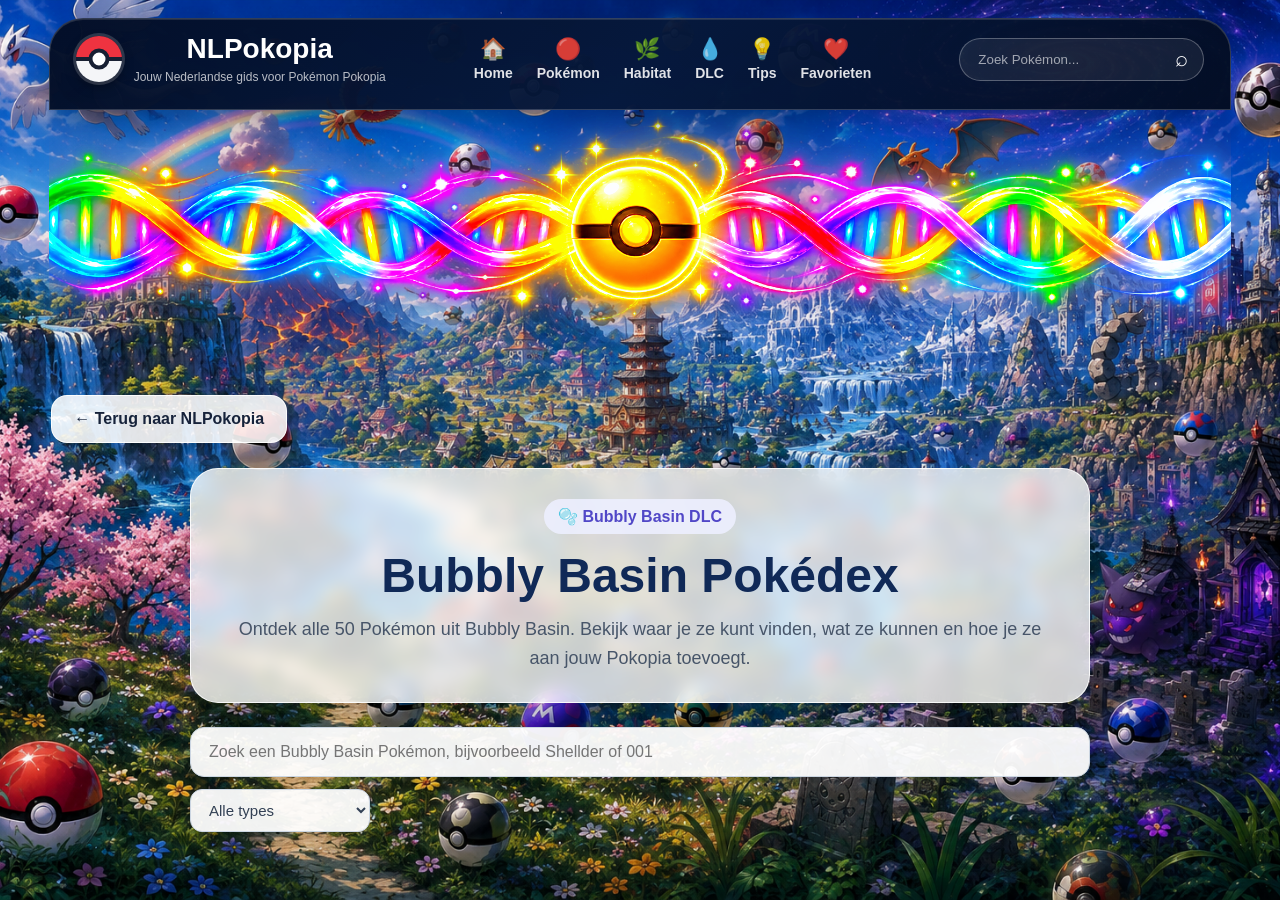
==== bubbly-basin.html @ 62bc4473 "Create bubbly-basin.html" ====
<!DOCTYPE html>
<html lang="nl">

<head>
    <meta charset="UTF-8">

    <meta
        name="viewport"
        content="width=device-width, initial-scale=1.0"
    >

    <title>Bubbly Basin DLC | NLPokopia</title>

    <link rel="stylesheet" href="styles.css?v=9">
</head>

<body>

    <header class="main-header">

        <nav class="main-nav">

            <a href="index.html" class="nav-brand">
                <span class="brand-ball"></span>

                <span class="brand-text">
                    <strong>NLPokopia</strong>
                    <small>Jouw Nederlandse gids voor Pokémon Pokopia</small>
                </span>
            </a>

            <div class="nav-links">

                <a href="index.html">
                    <span>🏠</span>
                    Home
                </a>

                <a href="hoofdpokedex.html">
                    <span>🔴</span>
                    Pokémon
                </a>

                <a href="habitats.html">
                    <span>🌿</span>
                    Habitat
                </a>

                <a href="bubbly-basin.html">
                    <span>💧</span>
                    DLC
                </a>

                <a href="tips.html">
                    <span>💡</span>
                    Tips
                </a>

                <a href="index.html#favorieten">
                    <span>❤️</span>
                    Favorieten
                </a>

            </div>

            <div class="nav-search">
                <input
                    type="search"
                    placeholder="Zoek Pokémon..."
                    aria-label="Zoek Pokémon"
                >
                <span>⌕</span>
            </div>

        </nav>

        <div class="type-dna-bar">
            <img
                src="type-dna.png"
                alt=""
                class="type-dna-image"
                aria-hidden="true"
            >
        </div>

    </header>


    <main class="pokedex-page">

        <a
            href="index.html"
            class="back-button"
        >
            ← Terug naar NLPokopia
        </a>


        <section class="pokedex-intro">

            <span class="pokedex-kicker">
                🫧 Bubbly Basin DLC
            </span>

            <h1>
                Bubbly Basin Pokédex
            </h1>

            <p>
                Ontdek alle 50 Pokémon uit Bubbly Basin.
                Bekijk waar je ze kunt vinden, wat ze kunnen
                en hoe je ze aan jouw Pokopia toevoegt.
            </p>

        </section>


        <section class="search-bar">

            <input
                type="text"
                id="searchInput"
                placeholder="Zoek een Bubbly Basin Pokémon, bijvoorbeeld Shellder of 001"
            >

        </section>


        <section class="filters">

            <select id="typeFilter">

                <option value="all">
                    Alle types
                </option>

            </select>

        </section>


        <section id="app">

            <!-- Bubbly Basin Pokémon worden hier geladen -->

        </section>

    </main>


    <script src="pokemon-kanto.js"></script>
    <script src="pokemon-extra.js"></script>
    <script src="pokemon-dlc.js"></script>
    <script src="pokemon-data.js"></script>

    <script src="bubbly-basin.js?v=1"></script>

</body>

</html>
---- styles.css ----
/* =========================================================
   NLPokopia - COMPLETE STYLES.CSS
   Hoofdpagina + Pokémon-detailpagina + Pokéball-achtergrond
   ========================================================= */


/* =========================
   BASIS
   ========================= */

* {
    box-sizing: border-box;
}

html {
    scroll-behavior: smooth;
}

body {
    margin: 0;
    min-height: 100vh;
    font-family: Arial, Helvetica, sans-serif;
    color: #1f2937;

    background:
        linear-gradient(
            180deg,
            #eaf4ff 0%,
            #f8fbff 34%,
            #eef7f2 68%,
            #fff8ec 100%
        );

    overflow-x: hidden;
}


/* =========================
   DECORATIEVE BALLEN ACHTERGROND
   ========================= */

.ball-background {
    position: fixed;
    inset: 0;
    width: 100%;
    height: 100%;
    pointer-events: none;
    overflow: hidden;
    z-index: 0;
}

.decor-ball {
    position: absolute;
    width: 82px;
    height: 82px;
    border-radius: 50%;
    opacity: 0.25;
    border: 4px solid #111827;
    box-shadow: 0 4px 15px rgba(15, 23, 42, 0.12);
}

/* Middenlijn van iedere bal */
.decor-ball::before {
    content: "";
    position: absolute;
    left: -4px;
    right: -4px;
    top: 50%;
    height: 5px;
    transform: translateY(-50%);
    background: #111827;
}

/* Knop in het midden */
.decor-ball::after {
    content: "";
    position: absolute;
    width: 22px;
    height: 22px;
    left: 50%;
    top: 50%;
    transform: translate(-50%, -50%);
    border-radius: 50%;
    background: white;
    border: 4px solid #111827;
}

/* Poké Ball */
.ball-1 {
    background: linear-gradient(
        to bottom,
        #e53935 0 47%,
        #ffffff 47% 100%
    );
    left: 3%;
    top: 38%;
    transform: rotate(-180deg);
}

/* Great Ball */
.ball-2 {
    background: linear-gradient(
        to bottom,
        #2563eb 0 47%,
        #ffffff 47% 100%
    );
    right: 5%;
    top: 18%;
    transform: rotate(16deg) scale(0.82);
}

/* Heal Ball */
.ball-3 {
    background: linear-gradient(
        to bottom,
        #f472b6 0 47%,
        #ffffff 47% 100%
    );
    left: 18%;
    top: 62%;
    transform: rotate(25deg) scale(0.68);
}

/* Master Ball */
.ball-4 {
    background: linear-gradient(
        to bottom,
        #7c3aed 0 47%,
        #ffffff 47% 100%
    );
    right: 4%;
    top: 48%;
    transform: rotate(-25deg) scale(0.92);
}

/* Friend Ball */
.ball-5 {
    background: linear-gradient(
        to bottom,
        #22c55e 0 47%,
        #ffffff 47% 100%
    );
    left: 6%;
    top: 78%;
    transform: rotate(18deg) scale(0.74);
}

/* Dive Ball */
.ball-6 {
    background: linear-gradient(
        to bottom,
        #06b6d4 0 47%,
        #ffffff 47% 100%
    );
    right: 8%;
    top: 72%;
    transform: rotate(-12deg) scale(0.72);
}

/* Ultra Ball */
.ball-7 {
    background: linear-gradient(
        to bottom,
        #facc15 0 47%,
        #111827 47% 100%
    );
    left: 42%;
    top: 32%;
    transform: rotate(32deg) scale(0.58);
}

/* Luxury Ball */
.ball-8 {
    background: linear-gradient(
        to bottom,
        #111827 0 47%,
        #eab308 47% 100%
    );
    right: 28%;
    top: 57%;
    transform: rotate(-35deg) scale(0.65);
}

/* Net Ball */
.ball-9 {
    background: linear-gradient(
        to bottom,
        #38bdf8 0 47%,
        #ffffff 47% 100%
    );
    left: 32%;
    top: 88%;
    transform: rotate(14deg) scale(0.8);
}

/* Premier Ball */
.ball-10 {
    background: linear-gradient(
        to bottom,
        #ffffff 0 47%,
        #f8fafc 47% 100%
    );
    right: 38%;
    top: 82%;
    transform: rotate(-20deg) scale(0.62);
}

/* Hisui / oude stijl */
.ball-11 {
    background: linear-gradient(
        to bottom,
        #8b5a2b 0 47%,
        #d6b37a 47% 100%
    );
    left: 13%;
    top: 52%;
    transform: rotate(28deg) scale(0.62);
    border-color: #5b3a20;
}

/* Hisui / oude stijl */
.ball-12 {
    background: linear-gradient(
        to bottom,
        #64748b 0 47%,
        #cbd5e1 47% 100%
    );
    right: 10%;
    top: 90%;
    transform: rotate(-28deg) scale(0.67);
    border-color: #475569;
}

/* Zorg dat alle echte website-inhoud boven de ballen staat */
header,
.dlc-info,
.search-bar,
.filters,
#app {
    position: relative;
    z-index: 2;
}


/* =========================
   HEADER
   ========================= */

header {
    position: relative;
    z-index: 2;

    text-align: center;

    padding: 28px 20px 26px;

    background: rgba(255, 255, 255, 0.88);

    border-bottom:
        1px solid rgba(148, 163, 184, 0.35);

    box-shadow:
        0 4px 18px rgba(15, 23, 42, 0.06);

    backdrop-filter: blur(8px);
}

header h1 {
    margin: 0;

    font-size: clamp(32px, 5vw, 46px);

    font-weight: 800;

    letter-spacing: -1px;

    color: #111827;
}

header h1::before {
    content: "◉";
    color: #ef233c;
    margin-right: 10px;
}

header p {
    margin: 8px 0 0;

    color: #64748b;

    font-size: 16px;
}


/* =========================
   DLC INFO
   ========================= */

.dlc-info {
    position: relative;
    z-index: 1;

    width: min(1100px, 92%);

    margin: 28px auto 0;

    padding: 22px 24px;

    background:
        linear-gradient(
            135deg,
            rgba(224, 247, 250, 0.94),
            rgba(239, 246, 255, 0.94)
        );

    border: 1px solid #bae6fd;

    border-radius: 18px;

    box-shadow:
        0 8px 24px rgba(14, 116, 144, 0.08);
}

.dlc-info h2 {
    margin: 0 0 9px;

    font-size: 23px;

    color: #155e75;
}

.dlc-info p {
    margin: 7px 0;

    line-height: 1.6;

    color: #334155;
}


/* =========================
   ZOEKBALK
   ========================= */

.search-bar {
    position: relative;
    z-index: 2;

    width: min(1100px, 92%);

    margin: 24px auto 0;
}

.search-bar input {
    width: 100%;

    padding: 15px 18px;

    font-size: 16px;

    border: 1px solid #cbd5e1;

    border-radius: 14px;

    outline: none;

    background: rgba(255, 255, 255, 0.94);

    color: #1f2937;

    box-shadow:
        0 4px 14px rgba(15, 23, 42, 0.05);

    transition:
        border-color 0.2s ease,
        box-shadow 0.2s ease;
}

.search-bar input:focus {
    border-color: #3b82f6;

    box-shadow:
        0 0 0 3px rgba(59, 130, 246, 0.13);
}


/* =========================
   FILTERS
   ========================= */

.filters {
    position: relative;
    z-index: 2;

    width: min(1100px, 92%);

    margin: 14px auto 0;

    display: flex;

    gap: 12px;

    flex-wrap: wrap;
}

.filters select {
    min-width: 180px;

    padding: 11px 14px;

    border: 1px solid #cbd5e1;

    border-radius: 12px;

    background: rgba(255, 255, 255, 0.94);

    color: #334155;

    font-size: 15px;

    cursor: pointer;

    outline: none;
}

.filters select:focus {
    border-color: #3b82f6;
}


/* =========================
   POKÉMON OVERZICHT
   ========================= */

#app {
    position: relative;
    z-index: 1;

    width: min(1100px, 92%);

    margin: 28px auto 50px;

    display: grid;

    grid-template-columns:
        repeat(auto-fit, minmax(220px, 1fr));

    gap: 22px;
}


/* =========================
   POKÉMON KAART
   ========================= */

.pokemon-card {
    position: relative;

    min-width: 0;

    padding: 22px 18px 20px;

    text-align: center;

    background: rgba(255, 255, 255, 0.91);

    border:
        1px solid rgba(203, 213, 225, 0.75);

    border-radius: 20px;

    box-shadow:
        0 8px 22px rgba(15, 23, 42, 0.08);

    backdrop-filter: blur(7px);

    transition:
        transform 0.2s ease,
        box-shadow 0.2s ease;
}

.pokemon-card:hover {
    transform: translateY(-4px);

    box-shadow:
        0 14px 30px rgba(15, 23, 42, 0.13);
}

.pokemon-image {
    width: 170px !important;
    height: 170px !important;

    max-width: 100% !important;

    object-fit: contain;

    display: block;

    margin: 0 auto 12px;
}

.pokemon-card h2 {
    margin: 5px 0 10px;

    font-size: 21px;

    line-height: 1.25;
}

.pokemon-detail-link {
    color: #111827;

    text-decoration: none;
}

.pokemon-detail-link:hover {
    color: #2563eb;
}

.pokemon-card p {
    margin: 8px 0;

    line-height: 1.5;

    font-size: 14px;
}

.pokemon-card strong {
    color: #334155;
}


/* =========================
   KAART STATUS
   ========================= */

.pokemon-card p:nth-last-of-type(1) {
    margin-top: 10px;
}


/* =========================
   VIDEO LINKS
   ========================= */

.video-links {
    display: flex;

    flex-wrap: wrap;

    gap: 9px;

    margin-top: 18px;
}

.pokemon-card .video-links {
    justify-content: center;
}

.video-links h3 {
    width: 100%;

    margin: 0 0 5px;

    font-size: 16px;
}

.video-links a {
    display: inline-flex;

    align-items: center;

    justify-content: center;

    padding: 8px 11px;

    border-radius: 9px;

    text-decoration: none;

    font-size: 13px;

    font-weight: 700;

    color: #1e3a8a;

    background: #eff6ff;

    border: 1px solid #bfdbfe;

    transition:
        transform 0.15s ease,
        background 0.15s ease;
}

.video-links a:hover {
    transform: translateY(-2px);

    background: #dbeafe;
}


/* =========================================================
   POKÉMON DETAILPAGINA
   ========================================================= */

#pokemonDetail {
    position: relative;

    z-index: 1;

    width: min(1050px, 92%);

    margin: 30px auto 60px;
}

.pokemon-detail-page {
    width: 100%;
}


/* =========================
   TERUGKNOP
   ========================= */

.back-button {
    display: inline-flex;

    align-items: center;

    padding: 11px 16px;

    margin-bottom: 20px;

    background: rgba(255, 255, 255, 0.92);

    border: 1px solid #dbe3ec;

    border-radius: 12px;

    color: #334155;

    font-weight: 700;

    text-decoration: none;

    box-shadow:
        0 4px 12px rgba(15, 23, 42, 0.06);

    transition:
        transform 0.15s ease,
        box-shadow 0.15s ease;
}

.back-button:hover {
    transform: translateY(-2px);

    box-shadow:
        0 8px 18px rgba(15, 23, 42, 0.1);
}


/* =========================
   DETAIL HERO
   ========================= */

.pokemon-detail-hero {
    display: grid;

    grid-template-columns: 230px 1fr;

    gap: 32px;

    align-items: center;

    padding: 30px;

    margin-bottom: 22px;

    background:
        linear-gradient(
            135deg,
            rgba(255, 255, 255, 0.96),
            rgba(248, 250, 252, 0.92)
        );

    border: 1px solid #dbe3ec;

    border-radius: 24px;

    box-shadow:
        0 12px 30px rgba(15, 23, 42, 0.09);
}

.pokemon-detail-image {
    display: block;

    width: 220px !important;
    height: 220px !important;

    max-width: 100% !important;

    object-fit: contain;

    margin: auto;
}

.pokemon-detail-title {
    min-width: 0;
}

.pokemon-status {
    display: inline-block;

    margin: 0 0 10px;

    padding: 7px 11px;

    border-radius: 999px;

    background: #eef2ff;

    color: #4338ca;

    font-size: 13px;

    font-weight: 800;
}

.pokemon-detail-title h1 {
    margin: 0 0 10px;

    font-size: clamp(31px, 5vw, 46px);

    line-height: 1.1;

    color: #111827;
}

.pokemon-types {
    margin: 0;

    font-size: 17px;

    font-weight: 700;

    color: #475569;
}


/* =========================
   DETAIL BLOKKEN
   ========================= */

.detail-block {
    margin-top: 20px;

    padding: 25px 28px;

    background: rgba(255, 255, 255, 0.92);

    border: 1px solid #dbe3ec;

    border-radius: 20px;

    box-shadow:
        0 8px 22px rgba(15, 23, 42, 0.07);

    backdrop-filter: blur(7px);
}

.detail-block h2 {
    margin: 0 0 20px;

    font-size: 22px;

    color: #1f2937;
}


/* =========================
   DETAIL RIJEN
   ========================= */

.detail-row {
    display: grid;

    grid-template-columns: minmax(180px, 220px) 1fr;

    gap: 18px;

    padding: 12px 0;

    border-bottom: 1px solid #eef2f7;

    line-height: 1.55;
}

.detail-row:last-child {
    border-bottom: 0;
}

.detail-row strong {
    color: #334155;
}

.detail-row span {
    min-width: 0;

    color: #475569;

    overflow-wrap: anywhere;
}


/* =========================
   PERSOONLIJKE TIP
   ========================= */

.personal-tip {
    background:
        linear-gradient(
            135deg,
            rgba(255, 251, 235, 0.96),
            rgba(254, 249, 195, 0.91)
        );

    border-color: #fde68a;
}

.personal-tip h2 {
    color: #854d0e;
}

.personal-tip p {
    margin: 0;

    line-height: 1.7;

    color: #713f12;
}


/* =========================
   KLEINE NOTITIE
   ========================= */

.small-note {
    margin: 17px 0 0;

    padding: 13px 15px;

    background: #f8fafc;

    border-left: 4px solid #94a3b8;

    border-radius: 8px;

    color: #64748b;

    font-size: 14px;

    line-height: 1.6;
}


/* =========================
   LINKS ALGEMEEN
   ========================= */

a {
    transition:
        color 0.15s ease,
        background 0.15s ease;
}


/* =========================
   TABLET
   ========================= */

@media (max-width: 800px) {

    .pokemon-detail-hero {
        grid-template-columns: 180px 1fr;

        gap: 22px;

        padding: 24px;
    }

    .pokemon-detail-image {
        width: 175px !important;
        height: 175px !important;
    }

    .detail-row {
        grid-template-columns: 170px 1fr;
    }

}


/* =========================
   MOBIEL
   ========================= */

@media (max-width: 600px) {

    header {
        padding: 22px 16px;
    }

    header h1 {
        font-size: 32px;
    }

    .dlc-info {
        width: 94%;

        padding: 18px;
    }

    .search-bar {
        width: 94%;
    }

    .filters {
        width: 94%;
    }

    .filters select {
        flex: 1;

        min-width: 140px;
    }

    #app {
        width: 94%;

        grid-template-columns:
            repeat(2, minmax(0, 1fr));

        gap: 12px;

        margin-top: 20px;
    }

    .pokemon-card {
        padding: 15px 10px;

        border-radius: 16px;
    }

    .pokemon-image {
        width: 125px !important;
        height: 125px !important;
    }

    .pokemon-card h2 {
        font-size: 17px;
    }

    .pokemon-card p {
        font-size: 13px;
    }

    #pokemonDetail {
        width: 94%;

        margin-top: 22px;
    }

    .pokemon-detail-hero {
        display: block;

        padding: 22px 18px;

        text-align: center;
    }

    .pokemon-detail-image {
        width: 180px !important;
        height: 180px !important;

        margin-bottom: 16px;
    }

    .pokemon-detail-title h1 {
        font-size: 31px;
    }

    .detail-block {
        padding: 20px 17px;
    }

    .detail-block h2 {
        font-size: 20px;
    }

    .detail-row {
        display: block;

        padding: 12px 0;
    }

    .detail-row strong {
        display: block;

        margin-bottom: 5px;
    }

    .detail-row span {
        display: block;
    }

    .decor-ball {
        opacity: 0.07;
    }

}


/* =========================
   ZEER KLEINE SCHERMEN
   ========================= */

@media (max-width: 390px) {

    #app {
        grid-template-columns: 1fr;
    }

    .pokemon-image {
        width: 150px !important;
        height: 150px !important;
    }

}
/* Pokémon-familie */

.evolution-family {
    display: flex;
    align-items: center;
    justify-content: center;
    gap: 20px;
    flex-wrap: wrap;
    margin-top: 20px;
    margin-bottom: 20px;
}

.evolution-member {
    display: flex;
    flex-direction: column;
    align-items: center;
    gap: 8px;
    padding: 15px;
    border-radius: 16px;
}

.evolution-member img {
    width: 120px;
    height: 120px;
    object-fit: contain;
}

.evolution-member strong {
    font-size: 18px;
    text-align: center;
}

.evolution-arrow {
    font-size: 32px;
    font-weight: bold;
}

.evolution-member.current-pokemon {
    background: rgba(255, 255, 255, 0.7);
    box-shadow: 0 0 0 3px rgba(0, 0, 0, 0.08);
}

@media (max-width: 600px) {
    .evolution-family {
        gap: 10px;
    }

    .evolution-member img {
        width: 85px;
        height: 85px;
    }

    .evolution-arrow {
        font-size: 24px;
    }
}
/* Pokémon-familie */
.evolution-family {
    display: flex;
    align-items: center;
    justify-content: center;
    gap: 20px;
    flex-wrap: wrap;
    margin: 20px 0;
}

.evolution-member {
    display: flex;
    flex-direction: column;
    align-items: center;
    text-align: center;
    padding: 12px;
    border-radius: 16px;
}

.evolution-member img {
    width: 120px;
    height: 120px;
    object-fit: contain;
}

.evolution-member strong {
    margin-top: 8px;
    font-size: 16px;
}

.evolution-arrow {
    font-size: 32px;
    font-weight: bold;
}

.evolution-member.current-pokemon {
    background: rgba(255, 255, 255, 0.65);
    box-shadow: 0 0 0 2px rgba(0, 0, 0, 0.08);
}
/* Video/social media knoppen */
.video-links {
    display: flex;
    flex-wrap: wrap;
    gap: 12px;
    margin-top: 16px;
}

.video-button {
    display: inline-flex;
    align-items: center;
    gap: 8px;
    padding: 10px 14px;
    border-radius: 12px;
    text-decoration: none;
    font-weight: 700;
    background: white;
    border: 1px solid rgba(0, 0, 0, 0.12);
    color: #222;
    box-shadow: 0 3px 10px rgba(0, 0, 0, 0.08);
}

.video-icon {
    width: 28px;
    height: 28px;
    display: inline-flex;
    align-items: center;
    justify-content: center;
    border-radius: 50%;
    font-size: 17px;
    font-weight: bold;
}

/* YouTube */
.video-button.youtube .video-icon {
    background: #ff0000;
    color: white;
}

/* TikTok */
.video-button.tiktok .video-icon {
    background: #000000;
    color: white;
}

/* Instagram */
.video-button.instagram .video-icon {
    background: #e1306c;
    color: white;
}

/* Facebook */
.video-button.facebook .video-icon {
    background: #1877f2;
    color: white;
}

/* X */
.video-button.twitter .video-icon {
    background: #000000;
    color: white;
}

.video-button:hover {
    transform: translateY(-2px);
    box-shadow: 0 5px 14px rgba(0, 0, 0, 0.15);
}
/* Logo + tekst netjes naast elkaar */
.video-button {
    display: inline-flex;
    align-items: center;
    gap: 8px;
}

.video-icon {
    width: 28px;
    height: 28px;
    display: inline-flex;
    align-items: center;
    justify-content: center;
    background: transparent !important;
    flex-shrink: 0;
}

.video-icon svg {
    width: 28px;
    height: 28px;
    display: block;
}
/* =========================================
   NLPokopia - kleuren per Pokémon-type
   ========================================= */

.type-gras {
    --type-color: #78C850;
    --type-light: #E8F5DF;
    --type-dark: #4E8234;
}

.type-vuur {
    --type-color: #F08030;
    --type-light: #FDE8D8;
    --type-dark: #C65D18;
}

.type-water {
    --type-color: #6890F0;
    --type-light: #E1E9FC;
    --type-dark: #386CEB;
}

.type-elektrisch {
    --type-color: #F8D030;
    --type-light: #FFF6CC;
    --type-dark: #C6A500;
}

.type-psychisch {
    --type-color: #F85888;
    --type-light: #FDE0E9;
    --type-dark: #D82E63;
}

.type-ijs {
    --type-color: #98D8D8;
    --type-light: #E4F6F6;
    --type-dark: #5CB8B8;
}

.type-draak {
    --type-color: #7038F8;
    --type-light: #E7DCFE;
    --type-dark: #4C08EF;
}

.type-duister {
    --type-color: #705848;
    --type-light: #E5DEDA;
    --type-dark: #49392F;
}

.type-fee {
    --type-color: #EE99AC;
    --type-light: #FBE5EA;
    --type-dark: #D45A76;
}

.type-normaal {
    --type-color: #A8A878;
    --type-light: #EEEEDE;
    --type-dark: #79794E;
}

.type-vechten {
    --type-color: #C03028;
    --type-light: #F3D8D6;
    --type-dark: #8B211B;
}

.type-vliegend {
    --type-color: #A890F0;
    --type-light: #ECE6FC;
    --type-dark: #7762C7;
}

.type-gif {
    --type-color: #A040A0;
    --type-light: #ECD9EC;
    --type-dark: #702970;
}

.type-grond {
    --type-color: #E0C068;
    --type-light: #F7EFD8;
    --type-dark: #B39745;
}

.type-steen {
    --type-color: #B8A038;
    --type-light: #F0E9CA;
    --type-dark: #88751F;
}

.type-insect {
    --type-color: #A8B820;
    --type-light: #EDF1C8;
    --type-dark: #7A8715;
}

.type-spook {
    --type-color: #705898;
    --type-light: #E5DFEE;
    --type-dark: #493963;
}

.type-staal {
    --type-color: #B8B8D0;
    --type-light: #EEEEF4;
    --type-dark: #8585A3;
}


/* Bovenste Pokémon-blok krijgt automatisch typekleur */

.type-gras .pokemon-detail-hero,
.type-vuur .pokemon-detail-hero,
.type-water .pokemon-detail-hero,
.type-elektrisch .pokemon-detail-hero,
.type-psychisch .pokemon-detail-hero,
.type-ijs .pokemon-detail-hero,
.type-draak .pokemon-detail-hero,
.type-duister .pokemon-detail-hero,
.type-fee .pokemon-detail-hero,
.type-normaal .pokemon-detail-hero,
.type-vechten .pokemon-detail-hero,
.type-vliegend .pokemon-detail-hero,
.type-gif .pokemon-detail-hero,
.type-grond .pokemon-detail-hero,
.type-steen .pokemon-detail-hero,
.type-insect .pokemon-detail-hero,
.type-spook .pokemon-detail-hero,
.type-staal .pokemon-detail-hero {
    background:
        linear-gradient(
            135deg,
            var(--type-light) 0%,
            #ffffff 72%
        );

    border-left: 7px solid var(--type-color);
    border-bottom: 3px solid var(--type-color);
}


/* Titel krijgt subtiel dezelfde kleur */

.type-gras .pokemon-detail-title h1,
.type-vuur .pokemon-detail-title h1,
.type-water .pokemon-detail-title h1,
.type-elektrisch .pokemon-detail-title h1,
.type-psychisch .pokemon-detail-title h1,
.type-ijs .pokemon-detail-title h1,
.type-draak .pokemon-detail-title h1,
.type-duister .pokemon-detail-title h1,
.type-fee .pokemon-detail-title h1,
.type-normaal .pokemon-detail-title h1,
.type-vechten .pokemon-detail-title h1,
.type-vliegend .pokemon-detail-title h1,
.type-gif .pokemon-detail-title h1,
.type-grond .pokemon-detail-title h1,
.type-steen .pokemon-detail-title h1,
.type-insect .pokemon-detail-title h1,
.type-spook .pokemon-detail-title h1,
.type-staal .pokemon-detail-title h1 {
    color: var(--type-dark);
}
/* =========================================
   NLPokopia - Pokémon type-badges
   ========================================= */

.pokemon-types {
    display: flex;
    flex-wrap: wrap;
    gap: 8px;
    margin-top: 10px;
}

.type-badge {
    display: inline-flex;
    align-items: center;
    justify-content: center;
    padding: 7px 14px;
    border-radius: 999px;
    font-size: 0.9rem;
    font-weight: 700;
    line-height: 1;
    color: white;
    border: 2px solid rgba(255, 255, 255, 0.65);
    box-shadow: 0 2px 6px rgba(0, 0, 0, 0.18);
}

/* Normaal */
.type-badge-normaal {
    background: #A8A878;
}

/* Vuur */
.type-badge-vuur {
    background: #F08030;
}

/* Water */
.type-badge-water {
    background: #6890F0;
}

/* Elektrisch */
.type-badge-elektrisch {
    background: #F8D030;
    color: #332b00;
}

/* Gras */
.type-badge-gras {
    background: #78C850;
}

/* IJs */
.type-badge-ijs {
    background: #98D8D8;
    color: #163b3b;
}

/* Vechtend */
.type-badge-vechten {
    background: #C03028;
}

/* Gif */
.type-badge-gif {
    background: #A040A0;
}

/* Grond */
.type-badge-grond {
    background: #E0C068;
    color: #40330e;
}

/* Vliegend */
.type-badge-vliegend {
    background: #A890F0;
}

/* Psychisch */
.type-badge-psychisch {
    background: #F85888;
}

/* Insect */
.type-badge-insect {
    background: #A8B820;
}

/* Steen */
.type-badge-steen {
    background: #B8A038;
}

/* Spook */
.type-badge-spook {
    background: #705898;
}

.type-badge-geest {
    background: #705898;
}

/* Draak */
.type-badge-draak {
    background: #7038F8;
}

/* Duister */
.type-badge-duister {
    background: #705848;
}

/* Staal */
.type-badge-staal {
    background: #B8B8D0;
    color: #29293d;
}

/* Fee */
.type-badge-fee {
    background: #EE99AC;
}

/* ========================================
   POKEMON DETAIL HERO - NIEUWE OPMAAK
======================================== */

.pokemon-detail-hero {
    display: grid;
    grid-template-columns: 260px 1fr;
    align-items: center;
    gap: 35px;

    padding: 32px;
    margin-bottom: 25px;

    background: linear-gradient(
        135deg,
        var(--type-light),
        #ffffff
    );

    border: 2px solid var(--type-color);
    border-left: 8px solid var(--type-color);
    border-radius: 24px;

    box-shadow:
        0 10px 30px rgba(0, 0, 0, 0.08);
}

/* Grote Pokémon-afbeelding */

.pokemon-detail-hero img {
    width: 100%;
    max-width: 240px;
    height: 240px;
    object-fit: contain;

    padding: 15px;

    background: rgba(255, 255, 255, 0.55);
    border-radius: 22px;
}

/* Pokémon-nummer en naam */

.pokemon-detail-hero h1 {
    margin: 8px 0 14px;

    font-size: clamp(2rem, 4vw, 3.4rem);
    line-height: 1.05;

    color: var(--type-dark);
}

/* Mobiel / kleinere schermen */

@media (max-width: 700px) {

    .pokemon-detail-hero {
        grid-template-columns: 1fr;
        text-align: center;
        gap: 15px;
        padding: 22px;
    }

    .pokemon-detail-hero img {
        margin: 0 auto;
        max-width: 210px;
        height: 210px;
    }
}
/* =========================================================
   DETAILBLOKKEN - TYPE 1 + TYPE 2
   ========================================================= */

/* Alle informatieblokken iets sterker vormgeven */
.detail-block {
    position: relative;
    overflow: hidden;
    border-left: 6px solid var(--type-color);
}

/* Subtiele hoofdkleur bovenaan */
.detail-block::before {
    content: "";
    position: absolute;
    left: 0;
    top: 0;
    right: 0;
    height: 4px;
    background: var(--type-color);
}


/* =========================================
   TWEEDE TYPE VAN DE POKÉMON
   ========================================= */

.secondary-gras {
    --secondary-color: #78C850;
    --secondary-light: #E8F5DF;
    --secondary-dark: #4E8234;
}

.secondary-vuur {
    --secondary-color: #F08030;
    --secondary-light: #FDE8D8;
    --secondary-dark: #C65D18;
}

.secondary-water {
    --secondary-color: #6890F0;
    --secondary-light: #E1E9FC;
    --secondary-dark: #386CEB;
}

.secondary-elektrisch {
    --secondary-color: #F8D030;
    --secondary-light: #FFF6CC;
    --secondary-dark: #9A8100;
}

.secondary-psychisch {
    --secondary-color: #F85888;
    --secondary-light: #FDE0E9;
    --secondary-dark: #D82E63;
}

.secondary-ijs {
    --secondary-color: #98D8D8;
    --secondary-light: #E4F6F6;
    --secondary-dark: #458F8F;
}

.secondary-draak {
    --secondary-color: #7038F8;
    --secondary-light: #E7DCFE;
    --secondary-dark: #4C08EF;
}

.secondary-duister {
    --secondary-color: #705848;
    --secondary-light: #E5DEDA;
    --secondary-dark: #49392F;
}

.secondary-fee {
    --secondary-color: #EE99AC;
    --secondary-light: #FBE5EA;
    --secondary-dark: #B94B65;
}

.secondary-normaal {
    --secondary-color: #A8A878;
    --secondary-light: #EEEEDE;
    --secondary-dark: #79794E;
}

.secondary-vechten {
    --secondary-color: #C03028;
    --secondary-light: #F3D8D6;
    --secondary-dark: #8B211B;
}

.secondary-vliegend {
    --secondary-color: #A890F0;
    --secondary-light: #ECE6FC;
    --secondary-dark: #7762C7;
}

.secondary-gif {
    --secondary-color: #A040A0;
    --secondary-light: #F1E2F1;
    --secondary-dark: #702970;
}

.secondary-grond {
    --secondary-color: #E0C068;
    --secondary-light: #F7EFD8;
    --secondary-dark: #927A32;
}

.secondary-steen {
    --secondary-color: #B8A038;
    --secondary-light: #F0E9CA;
    --secondary-dark: #88751F;
}

.secondary-insect {
    --secondary-color: #A8B820;
    --secondary-light: #EDF1C8;
    --secondary-dark: #7A8715;
}

.secondary-spook,
.secondary-geest {
    --secondary-color: #705898;
    --secondary-light: #E5DFEE;
    --secondary-dark: #493963;
}

.secondary-staal {
    --secondary-color: #B8B8D0;
    --secondary-light: #EEEEF4;
    --secondary-dark: #686886;
}


/* Persoonlijke tip bewust geel houden */
.detail-block.personal-tip {
    background: linear-gradient(
        135deg,
        #fff7d6,
        #ffffff 78%
    );

    border-left-color: #f5b700;
}

.detail-block.personal-tip::before {
    background: #f5b700;
}
/* =========================================
   POKÉMON-FAMILIE - OPLOPENDE TYPEKLEUR
   ========================================= */

.evolution-member {
    min-width: 170px;
    padding: 18px 16px;
    border-radius: 18px;

    border: 2px solid var(--type-color);

    box-shadow:
        0 5px 14px rgba(0, 0, 0, 0.08);

    transition:
        transform 0.2s ease,
        box-shadow 0.2s ease;
}

/* Eerste Pokémon - licht */
.evolution-member:nth-of-type(1) {
    background: var(--type-light);
}

/* Tweede Pokémon - sterker */
.evolution-member:nth-of-type(2) {
    background:
        color-mix(
            in srgb,
            var(--type-light) 65%,
            var(--type-color) 35%
        );
}

/* Derde Pokémon - donkerder */
.evolution-member:nth-of-type(3) {
    background:
        color-mix(
            in srgb,
            var(--type-light) 30%,
            var(--type-color) 70%
        );
}

/* Pokémon-afbeeldingen */
.evolution-member img {
    width: 130px;
    height: 130px;
    object-fit: contain;
}

/* Namen */
.evolution-member strong {
    margin-top: 10px;
    font-size: 17px;
    color: var(--type-dark);
}

/* Pijltjes */
.evolution-arrow {
    font-size: 30px;
    font-weight: 900;
    color: var(--type-dark);
}

/* Pokémon die je NU bekijkt */
.evolution-member.current-pokemon {
    outline: 3px solid var(--type-dark);
    outline-offset: 3px;
}

/* Kleine hover */
.evolution-member:hover {
    transform: translateY(-4px);

    box-shadow:
        0 9px 20px rgba(0, 0, 0, 0.13);
}
/* =========================================================
   NLPokopia - PERSOONLIJKE TIP + TIPGEVER
   ========================================================= */

.tip-with-trainer {
    display: grid;
    grid-template-columns: 95px 1fr;
    align-items: center;
    gap: 22px;

    min-height: 135px;
    padding: 18px 28px;

    background:
        linear-gradient(
            135deg,
            #fff4c7 0%,
            #fff9e8 55%,
            #ffffff 100%
        ) !important;

    border: 2px solid #f5b700;
    border-left: 7px solid #f5b700;
}

/* Kleine jongen links */
.tip-trainer {
    height: 105px;

    display: flex;
    align-items: flex-end;
    justify-content: center;
}

.tip-trainer img {
    width: 90px;
    height: 105px;

    object-fit: contain;
    object-position: center bottom;

    background: transparent;
}

/* Titel van de tip */
.tip-content h2 {
    margin: 0 0 9px;

    font-size: 24px;
    font-weight: 900;

    color: #854d0e;
}

/* Persoonlijke tip zelf iets dikker */
.tip-content p {
    margin: 0;

    font-size: 17px;
    font-weight: 600;

    line-height: 1.65;

    color: #713f12;
}


/* =========================
   MOBIEL
   ========================= */

@media (max-width: 600px) {

    .tip-with-trainer {
        grid-template-columns: 65px 1fr;

        gap: 12px;

        min-height: 105px;

        padding: 14px;
    }

    .tip-trainer {
        height: 78px;
    }

    .tip-trainer img {
        width: 62px;
        height: 78px;
    }

    .tip-content h2 {
        font-size: 20px;
    }

    .tip-content p {
        font-size: 15px;
        line-height: 1.55;
    }
}
/* Pokémon-familie kaartjes klikbaar */

.evolution-member {
    text-decoration: none;
    color: inherit;
    cursor: pointer;
}

.evolution-member:hover {
    transform: translateY(-5px) scale(1.03);
    box-shadow: 0 10px 24px rgba(0, 0, 0, 0.16);
}
/* =========================================================
   TYPE BADGES - LEESBARE TEKSTKLEUREN
   ========================================================= */

/* Standaard: zwarte tekst */
.type-badge {
    color: #111111 !important;
}

/* Donkere types: witte tekst */
.type-badge-duister,
.type-badge-spook,
.type-badge-geest,
.type-badge-draak,
.type-badge-gif,
.type-badge-vecht,
.type-badge-vechten {
    color: #ffffff !important;
}
/* Vuur: oranje met witte letters */
.type-badge-vuur {
    color: #ffffff !important;
}

/* Vecht: lichte badge met zwarte letters */
.type-badge-vecht,
.type-badge-vechten {
    background: #ffffff !important;
    color: #111111 !important;
    font-weight: 700;
}
/* VECHT (Fighting) - definitieve override */
.type-badge.type-badge-vecht {
    background-color: #ffffff !important;
    background: #ffffff !important;
    color: #000000 !important;
    font-weight: 900 !important;
}
/* VUUR (Fire) */
.type-badge.type-badge-vuur {
    background: #F08030 !important;
    color: #ffffff !important;
}
/* Nummer onder Pokémon-naam in familiekaart */
.family-number {
    display: block;
    margin-top: 3px;
    font-size: 13px;
    font-weight: 700;
    color: var(--type-dark);
    opacity: 0.75;
}
.pokemon-number {
    margin: -4px 0 12px;
    font-size: 18px;
    font-weight: 800;
    color: var(--type-dark);
    opacity: 0.8;
}
.pokemon-detail-title .pokemon-number {
    display: block !important;
    visibility: visible !important;
    opacity: 0.8 !important;

    margin: -2px 0 14px !important;

    font-size: 18px !important;
    font-weight: 800 !important;
    line-height: 1.2 !important;

    color: var(--type-dark) !important;
}
/* =========================================================
   WAAR VIND JE? - INFORMATIEKAARTJES
   ========================================================= */

.location-grid {
    display: grid;
    grid-template-columns: repeat(2, minmax(0, 1fr));
    gap: 14px;
}

.location-card {
    display: grid;
    grid-template-columns: auto 1fr;
    column-gap: 10px;
    row-gap: 5px;

    padding: 16px;

background: rgba(255, 255, 255, 0.42);

border: 1px solid rgba(255, 255, 255, 0.55);

border-radius: 14px;

backdrop-filter: blur(8px);
-webkit-backdrop-filter: blur(8px);

box-shadow:
    0 8px 20px rgba(0, 0, 0, 0.08),
    inset 0 1px 0 rgba(255, 255, 255, 0.35);
}

.location-icon {
    grid-row: 1 / 3;

    font-size: 25px;
    line-height: 1;
}

.location-card strong {
    font-size: 14px;
    color: var(--type-dark);
}

.location-card > span:last-child {
    font-size: 15px;
    line-height: 1.5;
    color: #475569;
}


/* Mobiel: kaartjes onder elkaar */

@media (max-width: 600px) {
    .location-grid {
        grid-template-columns: 1fr;
    }
}
/* =========================================================
   KINDVRIENDELIJKE ZOEKKAARTJES
   ========================================================= */

.location-intro {
    margin: -8px 0 20px;
    color: #64748b;
    font-size: 15px;
    line-height: 1.5;
}

.location-card {
    min-height: 145px;
    padding: 18px;
    align-items: start;

    transition:
        transform 0.2s ease,
        box-shadow 0.2s ease;
}

.location-card:hover {
    transform: translateY(-3px);
    box-shadow: 0 8px 18px rgba(15, 23, 42, 0.10);
}

.location-card > div {
    display: flex;
    flex-direction: column;
    gap: 5px;
}

.location-card strong {
    font-size: 17px;
    font-weight: 800;
}

.location-card small {
    display: block;
    margin-bottom: 5px;

    font-size: 12px;
    font-weight: 700;

    color: #64748b;
}

.location-card > div > span {
    font-size: 15px;
    line-height: 1.55;
    color: #334155;
}


/* WAAR ZOEKEN? */
.location-search {
    background: linear-gradient(
        135deg,
        #fff1f5,
        #ffffff
    );

    border-color: #f9a8d4;
}

.location-search .location-icon {
    font-size: 30px;
}


/* WANNEER? */
.location-time {
    background: linear-gradient(
        135deg,
        #fff7d6,
        #ffffff
    );

    border-color: #fde68a;
}

.location-time .location-icon {
    font-size: 30px;
}


/* HABITAT */
.location-habitat {
    background: linear-gradient(
        135deg,
        #ecfdf3,
        #ffffff
    );

    border-color: #86efac;
}

.location-habitat .location-icon {
    font-size: 30px;
}


/* VAARDIGHEDEN */
.location-skills {
    background: linear-gradient(
        135deg,
        #eff6ff,
        #ffffff
    );

    border-color: #93c5fd;
}

.location-skills .location-icon {
    font-size: 30px;
}
/* =========================================================
   SPELINFORMATIE
   ========================================================= */

.game-info-block {
    background: linear-gradient(
        135deg,
        #eef2ff,
        #ffffff 78%
    ) !important;

    border-left-color: #6366f1 !important;
}

.game-info-block::before {
    background: #6366f1 !important;
}

.game-info-grid {
    display: grid;
    grid-template-columns: repeat(2, minmax(0, 1fr));
    gap: 14px;
}

.game-info-card {
    padding: 16px;

    background: rgba(255, 255, 255, 0.72);

    border: 1px solid rgba(99, 102, 241, 0.20);
    border-radius: 14px;
}

.game-info-card strong {
    display: block;

    margin-bottom: 6px;

    color: #4338ca;

    font-size: 14px;
    font-weight: 800;
}

.game-info-card span {
    color: #334155;

    font-size: 15px;
    line-height: 1.5;
}

@media (max-width: 600px) {
    .game-info-grid {
        grid-template-columns: 1fr;
    }
}
/* =========================================================
   ZO KRIJG JE DEZE POKÉMON
   ========================================================= */

.obtain-intro {
    margin: -8px 0 20px;
    color: #64748b;
    font-size: 15px;
    line-height: 1.5;
}

.obtain-grid {
    display: grid;
    grid-template-columns: repeat(2, minmax(0, 1fr));
    gap: 14px;
}

.obtain-card {
    display: grid;
    grid-template-columns: auto 1fr;
    gap: 12px;

    min-height: 130px;
    padding: 18px;

    background: linear-gradient(
        135deg,
        #fff7ed,
        #ffffff
    );

    border: 1px solid #fdba74;
    border-radius: 14px;

    transition:
        transform 0.2s ease,
        box-shadow 0.2s ease;
}

.obtain-card:hover {
    transform: translateY(-3px);
    box-shadow: 0 8px 18px rgba(15, 23, 42, 0.10);
}

.obtain-icon {
    font-size: 30px;
    line-height: 1;
}

.obtain-card > div {
    display: flex;
    flex-direction: column;
    gap: 5px;
}

.obtain-card strong {
    font-size: 17px;
    font-weight: 800;
    color: #9a3412;
}

.obtain-card small {
    margin-bottom: 5px;
    font-size: 12px;
    font-weight: 700;
    color: #64748b;
}

.obtain-card > div > span {
    font-size: 15px;
    line-height: 1.55;
    color: #334155;
}

@media (max-width: 600px) {
    .obtain-grid {
        grid-template-columns: 1fr;
    }
}
/* =========================================================
   ENGELSE VERTALINGEN
   ========================================================= */

.english-text {
    font-family: Georgia, "Times New Roman", serif;
    font-style: italic;
    font-weight: 500;
    color: #64748b;
}


/* =========================================================
   ZO KRIJG JE - TWEE VERSCHILLENDE KAARTJES
   ========================================================= */

/* Eerste kaartje: Wat moet je doen? */
.obtain-card:first-child {
    background: linear-gradient(
        135deg,
        #eff6ff,
        #ffffff
    );

    border-color: #93c5fd;
}

.obtain-card:first-child strong {
    color: #1d4ed8;
}


/* Tweede kaartje: Wat heb je nodig? */
.obtain-card:nth-child(2) {
    background: linear-gradient(
        135deg,
        #fff7ed,
        #ffffff
    );

    border-color: #fdba74;
}

.obtain-card:nth-child(2) strong {
    color: #c2410c;
}
/* =========================================================
   TIJD EN WEER NETJES ONDER ELKAAR
   ========================================================= */

.area-info {
    display: block;
    line-height: 1.5;
}

.area-space {
    display: block;
    height: 14px;
}
.requirement-title {
    font-weight: 800;
    color: #334155;
}

.requirement-title .english-text {
    font-weight: 700;
    color: #475569;
}
/* =========================================================
   MOBIEL - POKÉMON-FAMILIE SWIPE
   ========================================================= */

@media (max-width: 600px) {

    .evolution-family {
        display: flex;
        flex-wrap: nowrap;
        justify-content: flex-start;
        align-items: stretch;

        overflow-x: auto;
        overflow-y: hidden;

        gap: 14px;

        padding: 6px 4px 14px;

        scroll-snap-type: x mandatory;
        scroll-behavior: smooth;

        -webkit-overflow-scrolling: touch;

        scrollbar-width: none;
    }

    .evolution-family::-webkit-scrollbar {
        display: none;
    }

    .evolution-member {
        flex: 0 0 82%;
        min-width: 82%;

        scroll-snap-align: center;

        margin: 0;
    }

    .evolution-arrow {
        flex: 0 0 auto;

        display: flex;
        align-items: center;
        justify-content: center;

        width: 28px;

        font-size: 24px;
    }
}
/* =========================================================
   MOBIEL - POKÉMON-FAMILIE SWIPE + BOLLETJES
   ========================================================= */

.evolution-dots {
    display: none;
}

@media (max-width: 600px) {

    .evolution-family {
        display: flex;
        flex-wrap: nowrap;
        justify-content: flex-start;
        align-items: center;

        overflow-x: auto;
        overflow-y: hidden;

        gap: 14px;
        padding: 10px 9% 18px;

        scroll-snap-type: x mandatory;
        scroll-behavior: smooth;

        -webkit-overflow-scrolling: touch;
        scrollbar-width: none;
    }

    .evolution-family::-webkit-scrollbar {
        display: none;
    }

    .evolution-member {
        flex: 0 0 82%;
        min-width: 82%;
        scroll-snap-align: center;
        scroll-snap-stop: always;
        margin: 0;
    }

    .evolution-arrow {
        flex: 0 0 28px;
        min-width: 28px;
        display: flex;
        align-items: center;
        justify-content: center;
        font-size: 24px;
    }

    .evolution-dots {
        display: flex;
        justify-content: center;
        align-items: center;
        gap: 9px;
        margin: 12px 0 8px;
    }

    .evolution-dot {
        width: 10px;
        height: 10px;
        padding: 0;
        border: 0;
        border-radius: 50%;
        background: #cbd5e1;
        cursor: pointer;
        transition: transform 0.2s ease, background 0.2s ease;
    }

    .evolution-dot.active {
        background: #65b741;
        transform: scale(1.35);
    }
}
/* =========================================================
   SPELINFORMATIE
   ========================================================= */

.game-info-intro {
    margin: 0 0 20px;
    color: #64748b;
    line-height: 1.6;
}

.game-info-grid {
    display: grid;
    grid-template-columns: repeat(2, minmax(0, 1fr));
    gap: 16px;
}

.game-info-card {
    display: grid;
    grid-template-columns: auto 1fr;
    gap: 14px;
    align-items: start;
    padding: 20px;
    border: 2px solid;
    border-radius: 18px;
}

.game-info-icon {
    font-size: 30px;
    line-height: 1;
}

.game-info-card > div {
    display: flex;
    flex-direction: column;
    gap: 6px;
}

.game-info-card strong {
    font-size: 18px;
    font-weight: 800;
}

.game-info-card small {
    font-size: 13px;
    font-weight: 700;
    color: #64748b;
}

.game-info-card > div > span {
    margin-top: 5px;
    font-size: 16px;
    line-height: 1.5;
}


/* 🎮 Spel */

.game-card {
    background: linear-gradient(
        135deg,
        #eff6ff,
        #ffffff
    );
    border-color: #93c5fd;
}

.game-card strong {
    color: #2563eb;
}


/* 📘 Hoofd-Pokédex / 🫧 DLC / 🎉 Event */

.edition-card {
    background: linear-gradient(
        135deg,
        #f5f3ff,
        #ffffff
    );
    border-color: #c4b5fd;
}

.edition-card strong {
    color: #6d28d9;
}


/* =========================================================
   SPELINFORMATIE - MOBIEL
   ========================================================= */

@media (max-width: 600px) {

    .game-info-grid {
        grid-template-columns: 1fr;
    }

    .game-info-card {
        padding: 17px;
    }

    .game-info-icon {
        font-size: 27px;
    }

    .game-info-card strong {
        font-size: 17px;
    }
}
/* =========================================================
   VIDEO'S & SOCIAL
   ========================================================= */

.social-block {
    background: linear-gradient(135deg, #172554, #0f172a);
    border-left-color: #3b82f6;
    color: white;
}

.social-block .social-heading {
    display: flex;
    justify-content: space-between;
    align-items: center;
    gap: 20px;
    margin-bottom: 18px;
}

.social-block .social-heading h2 {
    margin: 0 0 5px;
    color: white;
}

.social-block .social-heading p {
    margin: 0;
    color: #cbd5e1;
}

.social-pokemon-name {
    padding: 7px 14px;
    border-radius: 999px;
    background: rgba(255, 255, 255, 0.12);
    color: white;
    font-weight: 800;
    white-space: nowrap;
}

.social-block .video-links {
    display: flex;
    flex-wrap: wrap;
    gap: 12px;
}


/* MOBIEL */

@media (max-width: 600px) {

    .social-block .social-heading {
        align-items: flex-start;
        flex-direction: column;
        gap: 10px;
    }

    .social-block .video-links {
        gap: 9px;
    }
}
/* =========================================================
   NLPokopia ACHTERGROND - POKOPIA SFEER
   ========================================================= */

body {
    background:
        radial-gradient(circle at 20% 20%, rgba(255,255,255,0.75), transparent 28%),
        radial-gradient(circle at 80% 15%, rgba(255,255,255,0.55), transparent 24%),
        linear-gradient(
            180deg,
            #8fd3ff 0%,
            #ccecff 28%,
            #dff5d8 58%,
            #b7e38d 76%,
            #8dcc67 100%
        );

    background-attachment: fixed;
}


/* Zachte wolken */
body::before {
    content: "";
    position: fixed;
    inset: 0;
    pointer-events: none;
    z-index: 0;

    background:
        radial-gradient(ellipse at 15% 12%, rgba(255,255,255,0.72) 0 8%, transparent 9%),
        radial-gradient(ellipse at 27% 9%, rgba(255,255,255,0.58) 0 7%, transparent 8%),
        radial-gradient(ellipse at 76% 14%, rgba(255,255,255,0.68) 0 8%, transparent 9%),
        radial-gradient(ellipse at 88% 10%, rgba(255,255,255,0.50) 0 6%, transparent 7%);

    opacity: 0.85;
}


/* Groene gloed onderaan alsof er landschap ligt */
body::after {
    content: "";
    position: fixed;
    left: 0;
    right: 0;
    bottom: 0;
    height: 38vh;

    pointer-events: none;
    z-index: 0;

    background:
        radial-gradient(circle at 15% 100%, rgba(67,160,71,0.45), transparent 35%),
        radial-gradient(circle at 85% 100%, rgba(46,125,50,0.38), transparent 36%),
        linear-gradient(
            to top,
            rgba(76,175,80,0.34),
            rgba(76,175,80,0.08),
            transparent
        );
}


/* Alle echte pagina-inhoud boven de achtergrond houden */
header,
#pokemonDetail,
#app,
.dlc-info,
.search-bar,
.filters {
    position: relative;
    z-index: 2;
}
/* =========================================================
   DECORATIEVE POKÉ BALLS
   ========================================================= */

.pokeball-background {
    position: fixed;
    inset: 0;
    z-index: 1;
    pointer-events: none;
    overflow: hidden;
}

/* Basis Poké Ball */
.pokeball {
    position: absolute;
    display: block;
    width: 72px;
    height: 72px;
    border: 5px solid #202020;
    border-radius: 50%;
    box-sizing: border-box;

    background:
        radial-gradient(
            circle at 50% 50%,
            #ffffff 0 9%,
            #202020 10% 16%,
            #ffffff 17% 25%,
            transparent 26%
        ),
        linear-gradient(
            to bottom,
            #ef3340 0 44%,
            #202020 44% 56%,
            #ffffff 56% 100%
        );

    box-shadow:
        0 8px 18px rgba(0, 0, 0, 0.22),
        inset -5px -6px 8px rgba(0, 0, 0, 0.12);

    opacity: 0.9;
}


/* LINKS */

.ball-1 {
    width: 92px;
    height: 92px;
    left: -30px;
    right: auto;
    top: 12%;
    transform: rotate(-18deg);
}

.ball-2 {
    width: 58px;
    height: 58px;
    left: 25px;
    right: auto;
    top: 38%;
    transform: rotate(14deg);
}

.ball-3 {
    width: 110px;
    height: 110px;
    left: -48px;
    right: auto;
    top: 63%;
    transform: rotate(24deg);
}

.ball-4 {
    width: 66px;
    height: 66px;
    left: 35px;
    right: auto;
    top: 84%;
    transform: rotate(-25deg);
}


/* RECHTS */

.ball-5 {
    width: 82px;
    height: 82px;
    left: auto;
    right: -25px;
    top: 18%;
    transform: rotate(20deg);
}

.ball-6 {
    width: 60px;
    height: 60px;
    left: auto;
    right: 28px;
    top: 42%;
    transform: rotate(-15deg);
}

.ball-7 {
    width: 105px;
    height: 105px;
    left: auto;
    right: -42px;
    top: 67%;
    transform: rotate(-22deg);
}

.ball-8 {
    width: 62px;
    height: 62px;
    left: auto;
    right: 35px;
    top: 87%;
    transform: rotate(18deg);
}


/* Op kleinere schermen rustiger maken */

@media (max-width: 900px) {

    .pokeball {
        opacity: 0.45;
    }

    .ball-2,
    .ball-4,
    .ball-6,
    .ball-8 {
        display: none;
    }

    .ball-1,
    .ball-3 {
        left: -55px;
    }

    .ball-5,
    .ball-7 {
        right: -55px;
    }
}


/* Op telefoons nog kleiner */

@media (max-width: 600px) {

    .pokeball {
        width: 60px;
        height: 60px;
        border-width: 4px;
        opacity: 0.32;
    }

    .ball-1 {
        top: 15%;
        left: -42px;
    }

    .ball-3 {
        top: 52%;
        left: -42px;
    }

    .ball-5 {
        top: 31%;
        right: -42px;
    }

    .ball-7 {
        top: 73%;
        right: -42px;
    }
}
/* =========================================================
   ECHTE NLPokopia ACHTERGROND
   ========================================================= */

body {
    background-image: url("nlpokopia-background.png");
    background-size: cover;
    background-position: center top;
    background-repeat: no-repeat;
    background-attachment: fixed;
}

/* oude extra landschaplagen uitschakelen */
body::before,
body::after,
.pokeball-background::before,
.pokeball-background::after {
    content: none !important;
}

/* website-inhoud erboven houden */
header,
#pokemonDetail,
#app,
.dlc-info,
.search-bar,
.filters {
    position: relative;
    z-index: 2;
}

/* =========================================================
   NLPokopia - HOOFDNAVIGATIE
   Donkere balk + type-DNA + gouden bal
   ========================================================= */

.main-header {
    position: relative;
    width: 100%;
    padding: 18px 24px 0;
    background: transparent;
    z-index: 100;
}

.main-nav {
    width: min(1500px, 96%);
    min-height: 92px;
    margin: 0 auto;

    display: flex;
    align-items: center;
    justify-content: space-between;
    gap: 28px;

    padding: 14px 26px 24px;

    background:
        linear-gradient(
            135deg,
            rgba(4, 15, 40, 0.97),
            rgba(8, 25, 58, 0.95),
            rgba(4, 13, 34, 0.97)
        );

    border: 1px solid rgba(255, 255, 255, 0.18);
    border-radius: 34px 34px 0 0;

    box-shadow:
        0 12px 35px rgba(0, 0, 0, 0.30),
        inset 0 1px 0 rgba(255, 255, 255, 0.12);
}


/* =========================
   NLPokopia logo
   ========================= */

.nav-brand {
    display: flex;
    align-items: center;
    gap: 12px;

    color: white;
    text-decoration: none;
    flex-shrink: 0;
}

.brand-text {
    display: flex;
    flex-direction: column;
}

.brand-text strong {
    font-size: 28px;
    line-height: 1;
    color: #ffffff;
}

.brand-text small {
    margin-top: 7px;
    font-size: 12px;
    color: rgba(255, 255, 255, 0.72);
    white-space: nowrap;
}


/* Kleine bal naast NLPokopia */

.brand-ball {
    position: relative;
    width: 46px;
    height: 46px;
    flex: 0 0 46px;

    border-radius: 50%;

    background:
        linear-gradient(
            to bottom,
            #ef3340 0%,
            #ef3340 46%,
            #182033 46%,
            #182033 54%,
            #f4f5f8 54%,
            #f4f5f8 100%
        );

    box-shadow:
        0 0 0 3px rgba(255,255,255,0.16),
        0 5px 12px rgba(0,0,0,0.35);
}

.brand-ball::after {
    content: "";
    position: absolute;

    width: 13px;
    height: 13px;

    left: 50%;
    top: 50%;

    transform: translate(-50%, -50%);

    border-radius: 50%;
    background: white;
    border: 4px solid #182033;
}


/* =========================
   Navigatielinks
   ========================= */

.nav-links {
    display: flex;
    align-items: center;
    justify-content: center;
    gap: 24px;

    flex: 1;
}

.nav-links a {
    display: flex;
    flex-direction: column;
    align-items: center;
    gap: 4px;

    color: rgba(255,255,255,0.88);
    text-decoration: none;

    font-size: 14px;
    font-weight: 700;

    transition:
        transform 0.2s ease,
        color 0.2s ease,
        text-shadow 0.2s ease;
}

.nav-links a span {
    font-size: 21px;
}

.nav-links a:hover {
    color: #ffffff;
    transform: translateY(-2px);

    text-shadow:
        0 0 12px rgba(255,255,255,0.55);
}


/* =========================
   Zoekveld
   ========================= */

.nav-search {
    position: relative;
    width: 245px;
    flex-shrink: 0;
}

.nav-search input {
    width: 100%;

    padding: 13px 42px 13px 18px;

    color: white;

    background: rgba(255,255,255,0.07);

    border:
        1px solid rgba(255,255,255,0.28);

    border-radius: 999px;

    outline: none;
}

.nav-search input::placeholder {
    color: rgba(255,255,255,0.60);
}

.nav-search input:focus {
    border-color: rgba(255,215,70,0.85);

    box-shadow:
        0 0 0 3px rgba(255,215,70,0.10),
        0 0 20px rgba(255,190,40,0.16);
}

.nav-search > span {
    position: absolute;

    right: 16px;
    top: 50%;

    transform: translateY(-50%);

    color: white;
    font-size: 22px;

    pointer-events: none;
}


/* =========================================================
   TYPE DNA
   ========================================================= */

.type-dna-bar {
    position: relative;

    width: min(1500px, 96%);
    height: 82px;

    margin: -10px auto 0;

    display: flex;
    align-items: center;
    justify-content: center;

    overflow: hidden;

    background:
        linear-gradient(
            180deg,
            rgba(3,12,32,0.97),
            rgba(4,16,38,0.93)
        );

    border-left: 1px solid rgba(255,255,255,0.15);
    border-right: 1px solid rgba(255,255,255,0.15);
    border-bottom: 1px solid rgba(255,255,255,0.18);

    border-radius: 0 0 34px 34px;

    box-shadow:
        0 15px 35px rgba(0,0,0,0.30);
}


/* Beide gekleurde DNA-helften */

/* =========================================================
   ECHTE TYPE-DNA STRANGEN
   ========================================================= */

/* =========================================================
   TYPE DNA - AFBEELDING
   ========================================================= */

.type-dna-bar {
    position: relative;
    width: min(1500px, 96%);
    height: 92px;
    margin: -10px auto 0;

    display: flex;
    align-items: center;
    justify-content: center;

    overflow: hidden;

    background:
        linear-gradient(
            180deg,
            rgba(3, 12, 32, 0.98),
            rgba(4, 16, 38, 0.96)
        );

    border-left: 1px solid rgba(255,255,255,0.15);
    border-right: 1px solid rgba(255,255,255,0.15);
    border-bottom: 1px solid rgba(255,255,255,0.18);

    border-radius: 0 0 34px 34px;

    box-shadow:
        0 15px 35px rgba(0,0,0,0.30);
}

/* hele DNA-afbeelding over de balk */
.type-dna-bar::before {
    content: "";

    position: absolute;
    inset: 0;

    background-image: url("type-dna.png");
    background-repeat: no-repeat;
    background-position: center;
    background-size: cover;

    z-index: 1;

    pointer-events: none;
}

/* oude losse linker/rechter DNA uitzetten */
.type-dna-left,
.type-dna-right {
    display: none;
}


/* =========================================================
   GOUDEN BAL
   ========================================================= */

.golden-ball {
    position: relative;
    z-index: 5;

    width: 72px;
    height: 72px;

    flex: 0 0 72px;

    border-radius: 50%;

    background:
        radial-gradient(
            circle at 32% 24%,
            #fffbd2 0%,
            #ffe875 10%,
            #ffc928 28%,
            #d79500 55%,
            #8d5700 78%,
            #f6c94c 100%
        );

    border: 3px solid #ffe78a;

    box-shadow:
        0 0 10px #ffd447,
        0 0 26px rgba(255,197,39,0.95),
        0 0 55px rgba(255,162,0,0.65);
}


/* Middelste donkere band */

.golden-ball::before {
    content: "";

    position: absolute;

    left: 0;
    right: 0;

    top: 50%;

    height: 9px;

    transform: translateY(-50%);

    background: #5b3900;

    box-shadow:
        0 1px 2px rgba(255,255,255,0.35);
}


/* Middenknop */

.golden-ball::after {
    content: "";

    position: absolute;

    left: 50%;
    top: 50%;

    width: 20px;
    height: 20px;

    transform: translate(-50%, -50%);

    border-radius: 50%;

    background:
        radial-gradient(
            circle,
            #fff4a5,
            #ffc72c 55%,
            #9b6100 58%
        );

    border: 4px solid #5b3900;

    box-shadow:
        0 0 12px rgba(255,215,70,0.95);
}


/* =========================================================
   TABLET / MOBIEL
   ========================================================= */

@media (max-width: 1050px) {

    .main-nav {
        flex-wrap: wrap;
        justify-content: center;
    }

    .nav-brand {
        margin-right: auto;
    }

    .nav-links {
        order: 3;
        width: 100%;
    }

    .nav-search {
        width: 220px;
    }
}


@media (max-width: 700px) {

    .main-header {
        padding: 10px 8px 0;
    }

    .main-nav {
        width: 100%;
        padding: 14px;

        border-radius: 24px 24px 0 0;
    }

    .brand-text strong {
        font-size: 23px;
    }

    .brand-text small {
        display: none;
    }

    .brand-ball {
        width: 38px;
        height: 38px;
        flex-basis: 38px;
    }

    .nav-search {
        width: 100%;
        order: 2;
    }

    .nav-links {
        order: 3;

        overflow-x: auto;

        justify-content: flex-start;

        gap: 24px;

        padding: 5px 3px;

        scrollbar-width: none;
    }

    .nav-links::-webkit-scrollbar {
        display: none;
    }

    .nav-links a {
        flex: 0 0 auto;
        min-width: 58px;
        font-size: 11px;
    }

    .type-dna-bar {
        width: 100%;
        height: 64px;

        border-radius: 0 0 24px 24px;
    }

    .type-dna {
        height: 28px;
    }

    .golden-ball {
        width: 54px;
        height: 54px;
        flex-basis: 54px;
    }
}
/* =========================================================
   NLPokopia - DNA BALK COMPACTER
   ========================================================= */

/* =========================================================
   DNA-AFBEELDING VOLLEDIG TONEN
   ========================================================= */

.type-dna-bar {
    height: 120px !important;
    margin-top: -10px !important;
    overflow: hidden !important;
}

.type-dna-bar::before {
    background-image: url("type-dna.png") !important;
    background-repeat: no-repeat !important;
    background-position: center center !important;

    /* HELE afbeelding zichtbaar over de hele balk */
    background-size: 100% 100% !important;

    background-color: #061127;

    border-radius: 0 0 34px 34px;
}

/* DNA-afbeelding netjes in de compactere balk */
.type-dna-bar::before {
    background-size: contain;
   background-color: #061127;
    background-position: center center !important;
    border-radius: 0 0 34px 34px;
}

/* Gouden bal iets groter en boven het DNA */


/* Mobiel */
@media (max-width: 700px) {
    .type-dna-bar {
        height: 52px !important;
    }

    .golden-ball {
        width: 52px !important;
        height: 52px !important;
        flex-basis: 52px !important;
    }
}
/* Gouden bal exact centreren in DNA-balk */
.golden-ball {
    transform: translateY(5px) !important;
}
/* =========================================================
   DEFINITIEVE DNA-BALK
   afbeelding nooit vervormen
   ========================================================= */

.type-dna-bar {
    width: min(1500px, 96%) !important;
    height: auto !important;

    margin: -10px auto 0 !important;
    padding: 0 !important;

    overflow: hidden !important;

    border-radius: 0 0 34px 34px !important;
}

.type-dna-bar::before {
    content: none !important;
}

.type-dna-image {
    display: block;

    width: 100%;
    height: auto;

    margin: 0;

    object-fit: contain;
}
/* DNA-balk zonder donkere achtergrond eromheen */

.type-dna-bar {
    background: transparent !important;
    border: none !important;
    box-shadow: none !important;
}

.type-dna-image {
    display: block;
    width: 100%;
    height: auto;
    background: transparent;
}
/* =========================================================
   DNA-BALK MEER LATEN SPRANKELEN
   ========================================================= */

.type-dna-bar {
    background: transparent !important;
    box-shadow: none !important;
    border: none !important;
    overflow: hidden !important;
}

/* Afbeelding levendiger maken */
.type-dna-image {
    display: block;
    width: 100%;
    height: auto;

    filter:
        saturate(1.28)
        brightness(1.12)
        contrast(1.05)
        drop-shadow(0 0 12px rgba(0, 190, 255, 0.25))
        drop-shadow(0 0 22px rgba(255, 0, 180, 0.18));
}

/* Zachte overgang naar de wereldachtergrond */
.type-dna-bar {
    -webkit-mask-image:
        linear-gradient(
            to bottom,
            transparent 0%,
            #000 8%,
            #000 88%,
            transparent 100%
        );

    mask-image:
        linear-gradient(
            to bottom,
            transparent 0%,
            #000 8%,
            #000 88%,
            transparent 100%
        );
}

/* Extra lichtlaag boven DNA */
.type-dna-bar::after {
    content: "";
    position: absolute;
    inset: 0;
    pointer-events: none;

    background:
        radial-gradient(
            circle at 50% 48%,
            rgba(255, 215, 70, 0.20),
            transparent 24%
        ),
        linear-gradient(
            90deg,
            transparent,
            rgba(0, 210, 255, 0.08),
            rgba(255, 0, 180, 0.08),
            transparent
        );

    mix-blend-mode: screen;
}
/* =========================================================
   DEFINITIEVE NLPokopia DNA-HEADER
   DNA zweeft transparant boven de wereldachtergrond
   ========================================================= */

/* Hele header zelf transparant houden */
.main-header {
    background: transparent !important;
    border: 0 !important;
    box-shadow: none !important;
    backdrop-filter: none !important;
}


/* Navigatie blijft donker */
.main-nav {
    position: relative;
    z-index: 20;

    background:
        linear-gradient(
            135deg,
            rgba(3, 14, 38, 0.98),
            rgba(6, 24, 58, 0.97),
            rgba(3, 13, 35, 0.98)
        ) !important;
}


/* =========================================
   DNA-GEBIED
   ========================================= */

.type-dna-bar {
    position: relative !important;

    width: min(1500px, 96%) !important;
    height: 250px !important;

    margin: 0 auto !important;
    padding: 0 !important;

    background: transparent !important;

    border: 0 !important;
    border-radius: 0 !important;

    box-shadow: none !important;

    overflow: hidden !important;

    /* oude maskers volledig uitschakelen */
    mask-image: none !important;
    -webkit-mask-image: none !important;
}


/* Oude CSS-DNA uitschakelen */
.type-dna-bar::before,
.type-dna-bar::after {
    content: none !important;
}

.type-dna-left,
.type-dna-right,
.golden-ball {
    display: none !important;
}


/* =========================================
   ECHTE DNA-AFBEELDING
   ========================================= */

.type-dna-image {
    position: absolute;

    left: 50%;
    top: 50%;

    transform: translate(-50%, -50%);

    width: 100% !important;
    height: 100% !important;

    object-fit: cover !important;
    object-position: center center !important;

    margin: 0 !important;

    /*
       BELANGRIJK:
       hierdoor verdwijnt de donkere achtergrond
       van type-dna.png visueel en blijven vooral
       het lichtgevende DNA en de gouden bal over.
    */
    mix-blend-mode: screen;

    filter:
        saturate(1.25)
        brightness(1.13)
        contrast(1.05)
        drop-shadow(0 0 10px rgba(0, 190, 255, 0.30))
        drop-shadow(0 0 18px rgba(255, 0, 180, 0.22))
        drop-shadow(0 0 24px rgba(255, 190, 30, 0.20));

    pointer-events: none;
}


/* =========================================
   MOBIEL
   ========================================= */

@media (max-width: 700px) {

    .type-dna-bar {
        width: 100% !important;
        height: 155px !important;
    }

    .type-dna-image {
        width: 125% !important;
        max-width: none !important;
    }
}
/* =========================================================
   NLPokopia - HOMEPAGE HERO
   ========================================================= */

.home-hero {
    position: relative;
    width: min(1400px, 92%);
    margin: 32px auto;
    padding: 42px;

    border-radius: 34px;

    background:
        linear-gradient(
            135deg,
            rgba(255,255,255,0.94),
            rgba(245,250,255,0.88)
        );

    border: 2px solid rgba(255,255,255,0.8);

    box-shadow:
        0 18px 50px rgba(0,0,0,0.22),
        0 0 30px rgba(70,140,255,0.18);

    backdrop-filter: blur(8px);
}


/* =========================================================
   INTRO
   ========================================================= */

.home-hero-content {
    max-width: 850px;
    margin: 0 auto 34px;
    text-align: center;
}

.home-kicker {
    display: inline-block;

    padding: 8px 16px;
    margin-bottom: 12px;

    border-radius: 999px;

    background: rgba(75,110,255,0.10);

    color: #4054c7;
    font-weight: 800;
    font-size: 15px;
}

.home-hero h1 {
    margin: 6px 0 14px;

    font-size: clamp(34px, 4vw, 58px);
    line-height: 1.05;

    color: #10234c;

    text-shadow:
        0 2px 12px rgba(70,110,255,0.12);
}

.home-hero-content > p {
    max-width: 760px;
    margin: 0 auto;

    color: #53627a;

    font-size: 18px;
    line-height: 1.65;
}


/* =========================================================
   GROTE KNOPPEN
   ========================================================= */

.home-actions {
    display: flex;
    justify-content: center;
    flex-wrap: wrap;

    gap: 14px;

    margin-top: 26px;
}

.home-action {
    display: inline-flex;
    align-items: center;
    justify-content: center;

    min-height: 50px;
    padding: 0 24px;

    border-radius: 16px;

    text-decoration: none;
    font-weight: 800;

    transition:
        transform 0.2s ease,
        box-shadow 0.2s ease;
}

.home-action:hover {
    transform: translateY(-3px);
}

.home-action.primary {
    color: white;

    background:
        linear-gradient(
            135deg,
            #ff3c57,
            #e51f3d
        );

    box-shadow:
        0 8px 20px rgba(229,31,61,0.30);
}

.home-action.secondary {
    color: white;

    background:
        linear-gradient(
            135deg,
            #238ee8,
            #5267e8
        );

    box-shadow:
        0 8px 20px rgba(35,142,232,0.28);
}


/* =========================================================
   SNELKEUZES
   ========================================================= */

.home-shortcuts {
    display: grid;

    grid-template-columns:
        repeat(4, minmax(0, 1fr));

    gap: 16px;
}

.shortcut-card {
    position: relative;

    min-height: 145px;
    padding: 22px 18px;

    display: flex;
    flex-direction: column;
    align-items: center;
    justify-content: center;

    text-align: center;
    text-decoration: none;

    border-radius: 22px;

    background:
        linear-gradient(
            145deg,
            rgba(255,255,255,0.98),
            rgba(240,246,255,0.92)
        );

    border: 1px solid rgba(80,120,220,0.18);

    box-shadow:
        0 8px 24px rgba(20,45,90,0.10);

    transition:
        transform 0.2s ease,
        box-shadow 0.2s ease;
}

.shortcut-card:hover {
    transform: translateY(-5px);

    box-shadow:
        0 14px 30px rgba(20,45,90,0.18);
}

.shortcut-card > span {
    display: block;

    margin-bottom: 8px;

    font-size: 32px;
}

.shortcut-card strong {
    color: #17294e;

    font-size: 18px;
}

.shortcut-card small {
    display: block;

    margin-top: 7px;

    color: #6b7890;

    font-size: 14px;
    line-height: 1.4;
}


/* =========================================================
   KAARTEN IEDER EIGEN ACCENT
   ========================================================= */

.shortcut-card:nth-child(1) {
    border-bottom: 4px solid #ef3d4f;
}

.shortcut-card:nth-child(2) {
    border-bottom: 4px solid #39a9ff;
}

.shortcut-card:nth-child(3) {
    border-bottom: 4px solid #58b957;
}

.shortcut-card:nth-child(4) {
    border-bottom: 4px solid #ffc928;
}


/* =========================================================
   MOBIEL
   ========================================================= */

@media (max-width: 900px) {

    .home-hero {
        width: 94%;
        padding: 28px 20px;
    }

    .home-shortcuts {
        grid-template-columns:
            repeat(2, minmax(0, 1fr));
    }

}


@media (max-width: 560px) {

    .home-hero {
        margin-top: 20px;
        padding: 24px 14px;
        border-radius: 24px;
    }

    .home-hero h1 {
        font-size: 34px;
    }

    .home-hero-content > p {
        font-size: 16px;
    }

    .home-actions {
        flex-direction: column;
    }

    .home-action {
        width: 100%;
    }

    .home-shortcuts {
        grid-template-columns: 1fr;
    }

}
/* =========================================================
   PROFESSIONELE POKEBALLS
   ALLEEN VOOR POKEMON-DETAILPAGINA
   ========================================================= */

.ball-background {
    position: fixed;
    inset: 0;
    width: 100%;
    height: 100%;
    pointer-events: none;
    overflow: hidden;
    z-index: 0;
}


/* Basis van alle ballen */

.ball-background .decor-ball {
    position: absolute;

    width: 64px;
    height: 64px;

    border-radius: 50%;

    border: 3px solid rgba(10, 15, 25, 0.9);

    box-shadow:
        0 8px 18px rgba(0, 0, 0, 0.32),
        inset -7px -8px 12px rgba(0, 0, 0, 0.22),
        inset 6px 6px 10px rgba(255, 255, 255, 0.28);

    opacity: 0.88;
}


/* ZWARTE MIDDENBAND */

.ball-background .decor-ball::before {
    content: "";

    position: absolute;

    left: -2px;
    right: -2px;
    top: 50%;

    height: 10px;

    transform: translateY(-50%);

    background: #151820;

    box-shadow:
        0 2px 4px rgba(0, 0, 0, 0.4);
}


/* KNOP IN HET MIDDEN */

.ball-background .decor-ball::after {
    content: "";

    position: absolute;

    width: 20px;
    height: 20px;

    left: 50%;
    top: 50%;

    transform: translate(-50%, -50%);

    border-radius: 50%;

    background:
        radial-gradient(
            circle,
            #ffffff 0 35%,
            #dfe5ec 36% 55%,
            #20242c 56% 72%,
            #ffffff 73%
        );

    box-shadow:
        0 2px 5px rgba(0, 0, 0, 0.45);

    z-index: 2;
}


/* =========================================================
   VERSCHILLENDE SOORTEN BALLEN
   ========================================================= */


/* Poké Ball */

.ball-1,
.ball-8 {
    background:
        linear-gradient(
            to bottom,
            #ef3340 0 47%,
            #f7f7f7 47% 100%
        );
}


/* Great Ball */

.ball-2,
.ball-9 {
    background:
        linear-gradient(
            135deg,
            #e53935 0 16%,
            transparent 17% 30%
        ),
        linear-gradient(
            to bottom,
            #1769aa 0 47%,
            #f5f7fa 47% 100%
        );
}


/* Ultra Ball */

.ball-3,
.ball-10 {
    background:
        linear-gradient(
            90deg,
            transparent 0 22%,
            #ffd21f 22% 38%,
            transparent 38% 62%,
            #ffd21f 62% 78%,
            transparent 78%
        ),
        linear-gradient(
            to bottom,
            #20232a 0 47%,
            #eeeeee 47% 100%
        );
}


/* Premier Ball */

.ball-4 {
    background:
        linear-gradient(
            to bottom,
            #fafafa 0 47%,
            #eeeeee 47% 100%
        );

    border-color: #b71c1c;
}


/* Luxury Ball */

.ball-5,
.ball-11 {
    background:
        linear-gradient(
            90deg,
            #d6a719 0 8%,
            transparent 8% 92%,
            #d6a719 92%
        ),
        linear-gradient(
            to bottom,
            #171717 0 47%,
            #353535 47% 100%
        );
}


/* Heal Ball */

.ball-6 {
    background:
        linear-gradient(
            135deg,
            #8eeaff 0 18%,
            transparent 19% 81%,
            #8eeaff 82%
        ),
        linear-gradient(
            to bottom,
            #f28bc3 0 47%,
            #f7d6ea 47% 100%
        );
}


/* Net / Dive stijl */

.ball-7,
.ball-12 {
    background:
        linear-gradient(
            45deg,
            rgba(0, 230, 255, 0.75) 0 8%,
            transparent 8% 28%,
            rgba(0, 230, 255, 0.65) 28% 36%,
            transparent 36%
        ),
        linear-gradient(
            to bottom,
            #102a3d 0 47%,
            #486f7d 47% 100%
        );
}


/* =========================================================
   VERSPREIDING
   Minder netjes op een rij:
   dichtbij / ver weg / verschillende groottes
   ========================================================= */

.ball-1 {
    left: 2%;
    top: 13%;

    width: 52px;
    height: 52px;

    transform: rotate(-12deg);
}


.ball-2 {
    right: 3%;
    top: 21%;

    width: 76px;
    height: 76px;

    transform: rotate(14deg);
}


.ball-3 {
    left: 6%;
    top: 35%;

    width: 68px;
    height: 68px;

    transform: rotate(8deg);
}


.ball-4 {
    right: 6%;
    top: 43%;

    width: 48px;
    height: 48px;

    opacity: 0.72;

    transform: rotate(-9deg);
}


.ball-5 {
    left: 1%;
    top: 57%;

    width: 88px;
    height: 88px;

    transform: rotate(-18deg);
}


.ball-6 {
    right: 2%;
    top: 63%;

    width: 61px;
    height: 61px;

    transform: rotate(11deg);
}


.ball-7 {
    left: 7%;
    top: 74%;

    width: 43px;
    height: 43px;

    opacity: 0.68;

    transform: rotate(19deg);
}


.ball-8 {
    right: 7%;
    top: 79%;

    width: 71px;
    height: 71px;

    transform: rotate(-14deg);
}


.ball-9 {
    left: 2%;
    top: 89%;

    width: 57px;
    height: 57px;

    transform: rotate(10deg);
}


.ball-10 {
    right: 2%;
    top: 92%;

    width: 92px;
    height: 92px;

    transform: rotate(-11deg);
}


/* Twee subtielere ballen */

.ball-11 {
    left: 11%;
    top: 48%;

    width: 34px;
    height: 34px;

    opacity: 0.52;

    filter: blur(0.4px);

    transform: rotate(17deg);
}


.ball-12 {
    right: 12%;
    top: 32%;

    width: 39px;
    height: 39px;

    opacity: 0.58;

    filter: blur(0.3px);

    transform: rotate(-15deg);
}


/* =========================================================
   MOBIEL
   ========================================================= */

@media (max-width: 700px) {

    .ball-background .decor-ball {
        transform: scale(0.72);
    }

    .ball-5,
    .ball-10 {
        opacity: 0.60;
    }

}
/* =========================================================
   DOORZICHTIGE POKEMON-KAARTJES
   ========================================================= */

.pokemon-card {
    background: rgba(255, 255, 255, 0.15) !important;

    backdrop-filter: blur(5px);
    -webkit-backdrop-filter: blur(5px);

    border: 1px solid rgba(255, 255, 255, 0.75) !important;

    box-shadow:
        0 10px 25px rgba(0, 0, 0, 0.16),
        inset 0 1px 0 rgba(255, 255, 255, 0.55) !important;
}
.home-shortcuts {
    position: relative;
    z-index: 20;
}

.shortcut-card {
    position: relative;
    z-index: 21;
    pointer-events: auto !important;
}
/* =========================================================
   HOOFD-POKEDEX PAGINA
   ========================================================= */

.pokedex-page {
    position: relative;
    width: min(1400px, 92%);
    margin: 35px auto 70px;
    z-index: 5;
}

/* Terugknop */
.pokedex-page .back-button {
    display: inline-block;
    padding: 14px 22px;
    margin-bottom: 25px;

    background: rgba(255, 255, 255, 0.88);
    border: 1px solid rgba(255, 255, 255, 0.9);
    border-radius: 16px;

    color: #17233b;
    font-weight: 800;
    text-decoration: none;

    box-shadow: 0 8px 22px rgba(0, 0, 0, 0.16);
}

/* Introkaart */
.pokedex-intro {
    max-width: 900px;
    margin: 0 auto 24px;
    padding: 30px 35px;
    text-align: center;

    background: rgba(255, 255, 255, 0.78);

    border: 1px solid rgba(255, 255, 255, 0.85);
    border-radius: 28px;

    backdrop-filter: blur(8px);
    -webkit-backdrop-filter: blur(8px);

    box-shadow: 0 15px 35px rgba(0, 0, 0, 0.18);
}

.pokedex-kicker {
    display: inline-block;
    padding: 8px 14px;
    margin-bottom: 12px;

    background: rgba(238, 240, 255, 0.9);
    border-radius: 999px;

    color: #5147c7;
    font-weight: 800;
}

.pokedex-intro h1 {
    margin: 4px 0 12px;
    color: #102957;
    font-size: clamp(30px, 4vw, 48px);
    line-height: 1.1;
}

.pokedex-intro p {
    margin: 0;
    color: #475569;
    font-size: 18px;
    line-height: 1.6;
}

/* Zoekbalk op deze pagina */
.pokedex-page .search-bar {
    width: min(900px, 100%);
    margin: 20px auto 12px;
}

.pokedex-page .search-bar input {
    width: 100%;
    box-sizing: border-box;
}

/* Typefilter */
.pokedex-page .filters {
    width: min(900px, 100%);
    margin: 0 auto 30px;
}
/* =========================================================
   HOOFD-POKEDEX - POKEMON KAARTJES
   ========================================================= */

.pokedex-page #app {
    display: grid;
    grid-template-columns: repeat(auto-fit, minmax(220px, 1fr));
    gap: 22px;

    width: 100%;
    margin-top: 28px;
}

.pokedex-page .pokemon-card {
    background: rgba(255, 255, 255, 0.25) !important;

    border: 1px solid rgba(255, 255, 255, 0.78) !important;
    border-radius: 20px;

    backdrop-filter: blur(5px);
    -webkit-backdrop-filter: blur(5px);

    box-shadow:
        0 10px 24px rgba(0, 0, 0, 0.16),
        inset 0 1px 0 rgba(255, 255, 255, 0.48) !important;
}

.pokedex-page .pokemon-card:hover {
    transform: translateY(-4px);

    background: rgba(255, 255, 255, 0.80) !important;

    box-shadow:
        0 16px 30px rgba(0, 0, 0, 0.20) !important;
}
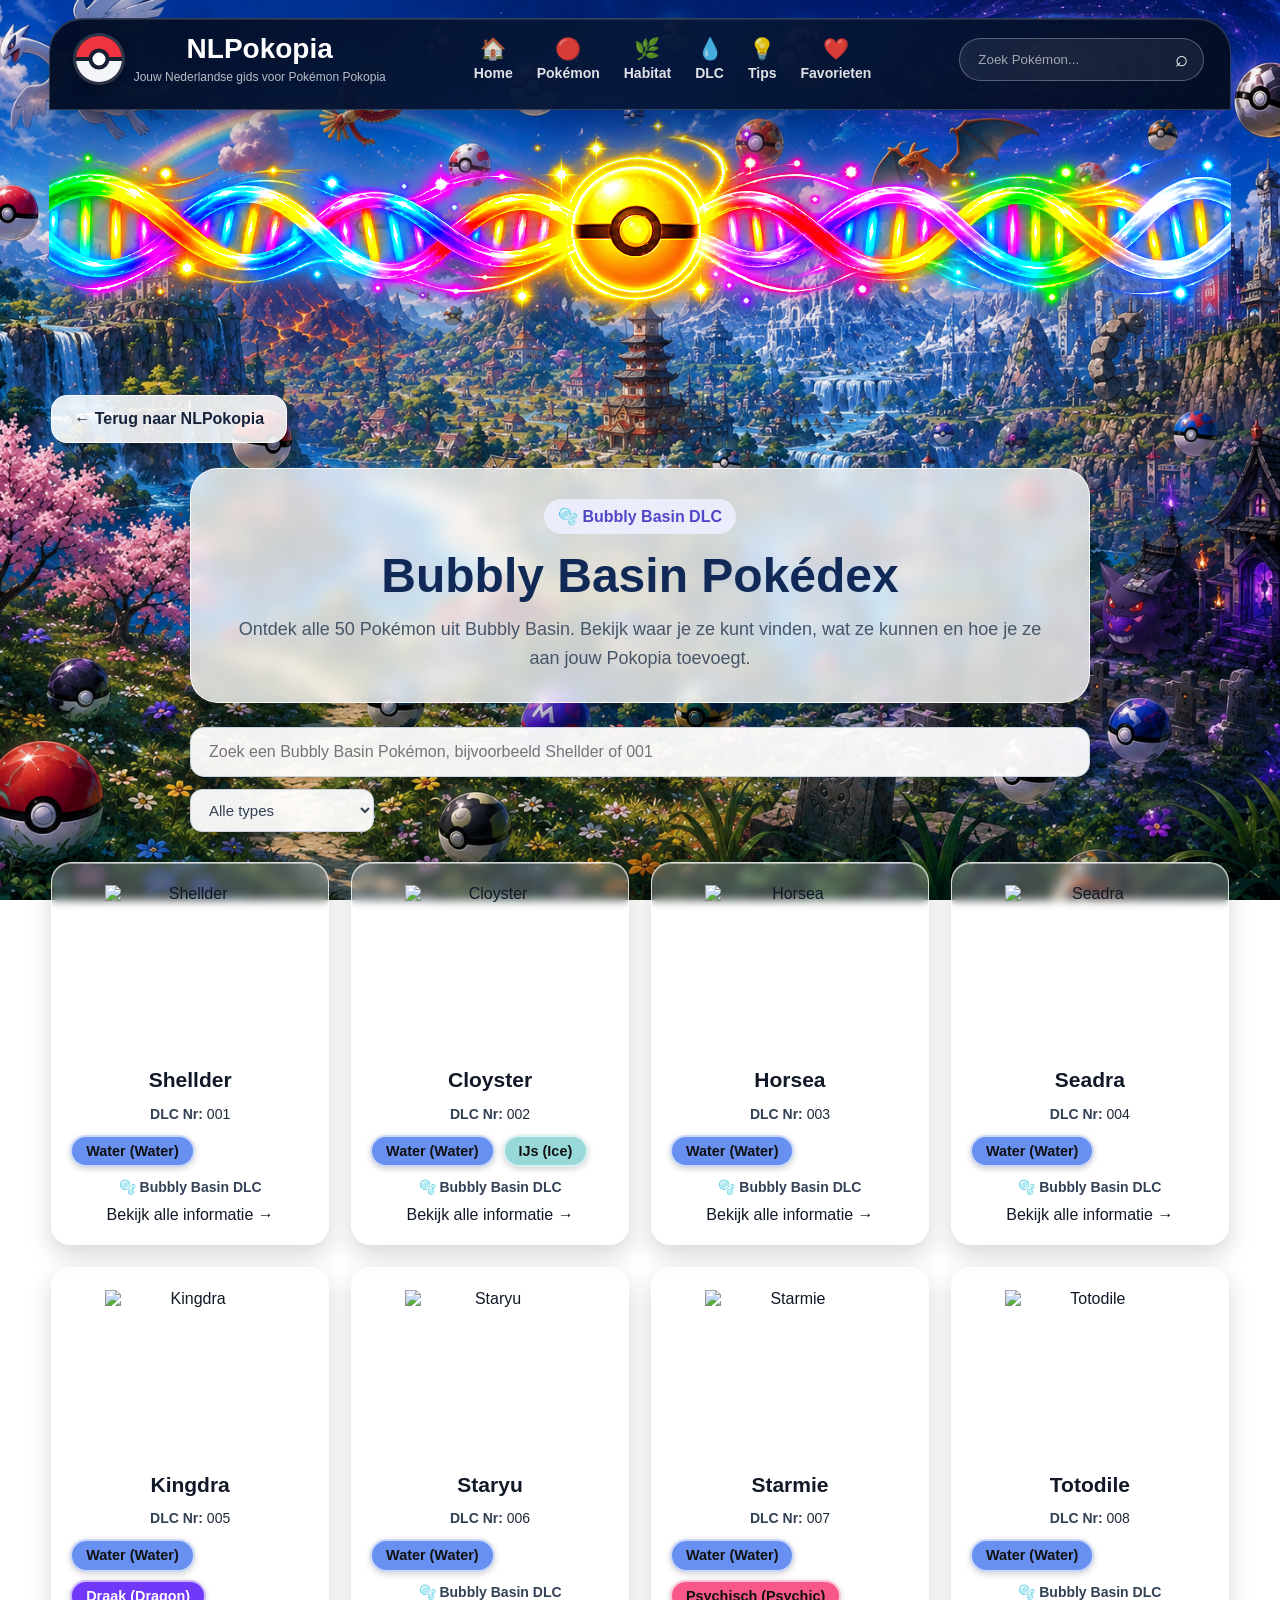
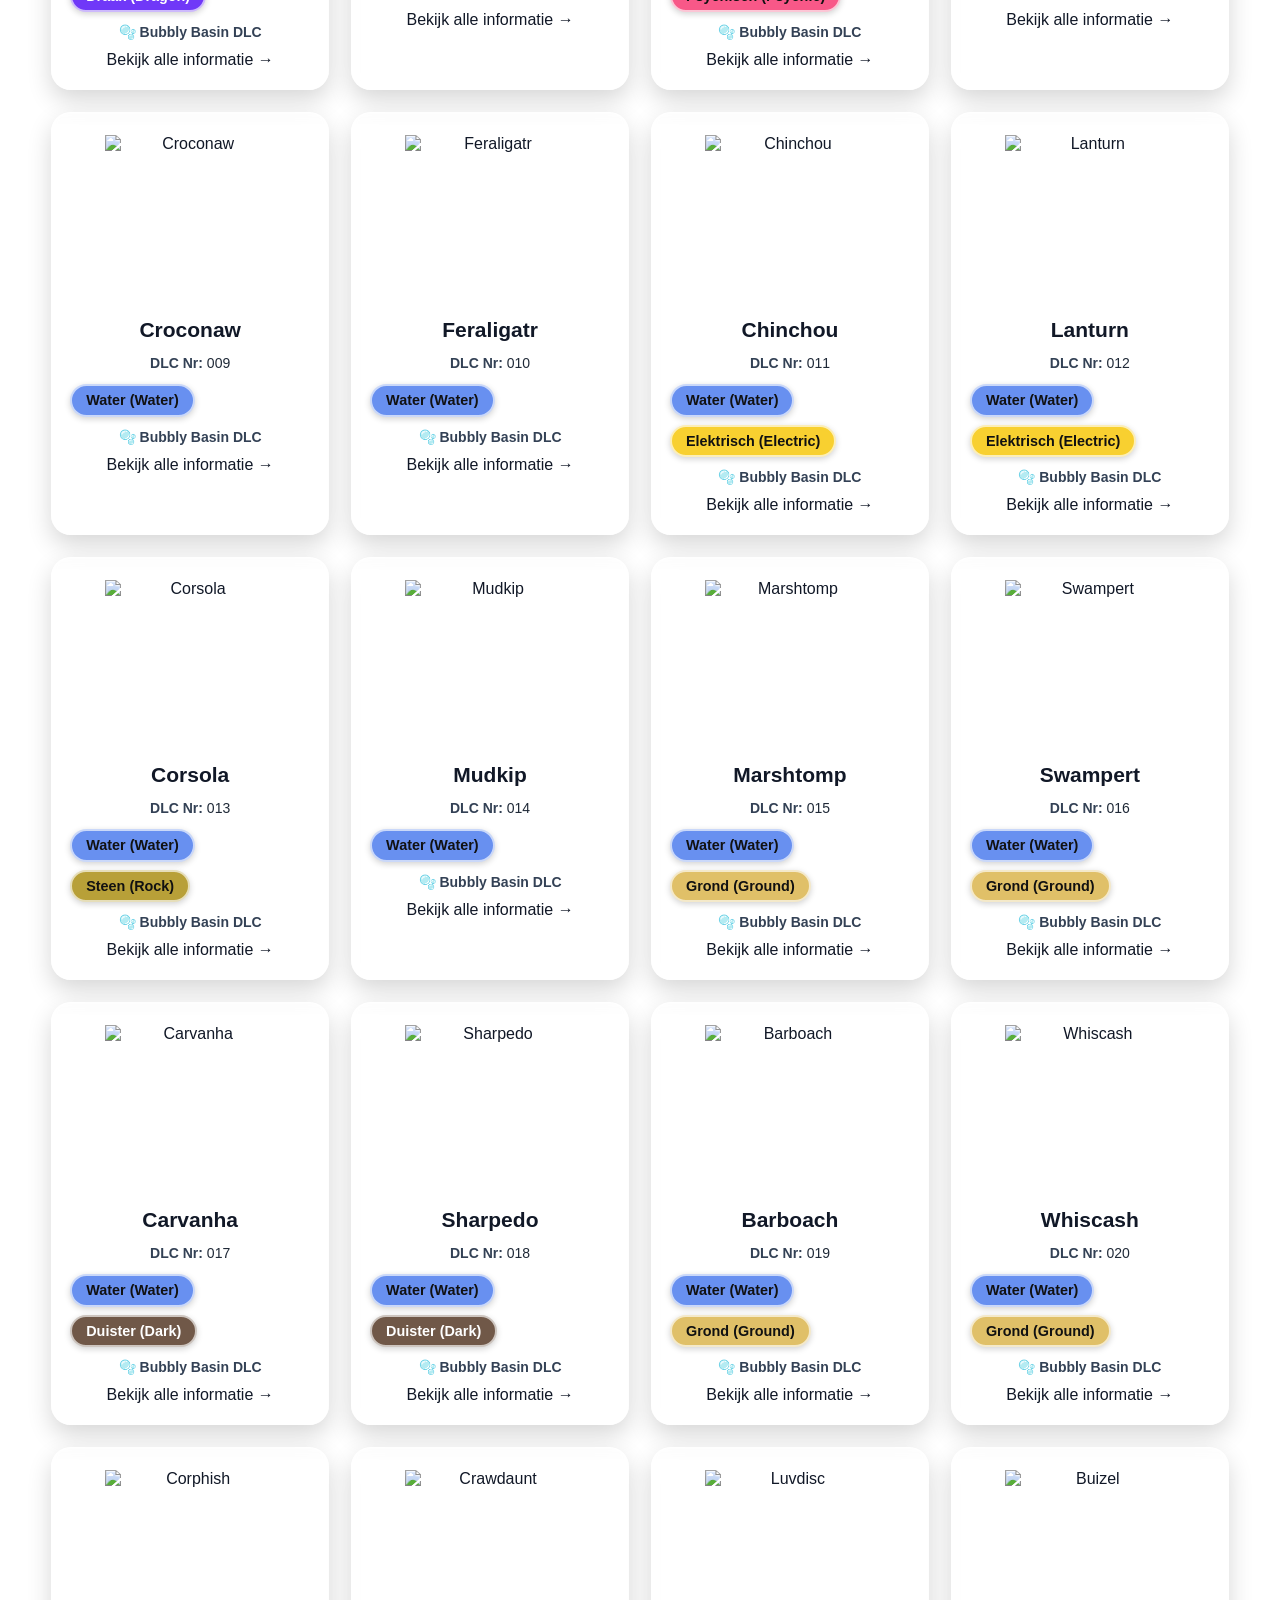
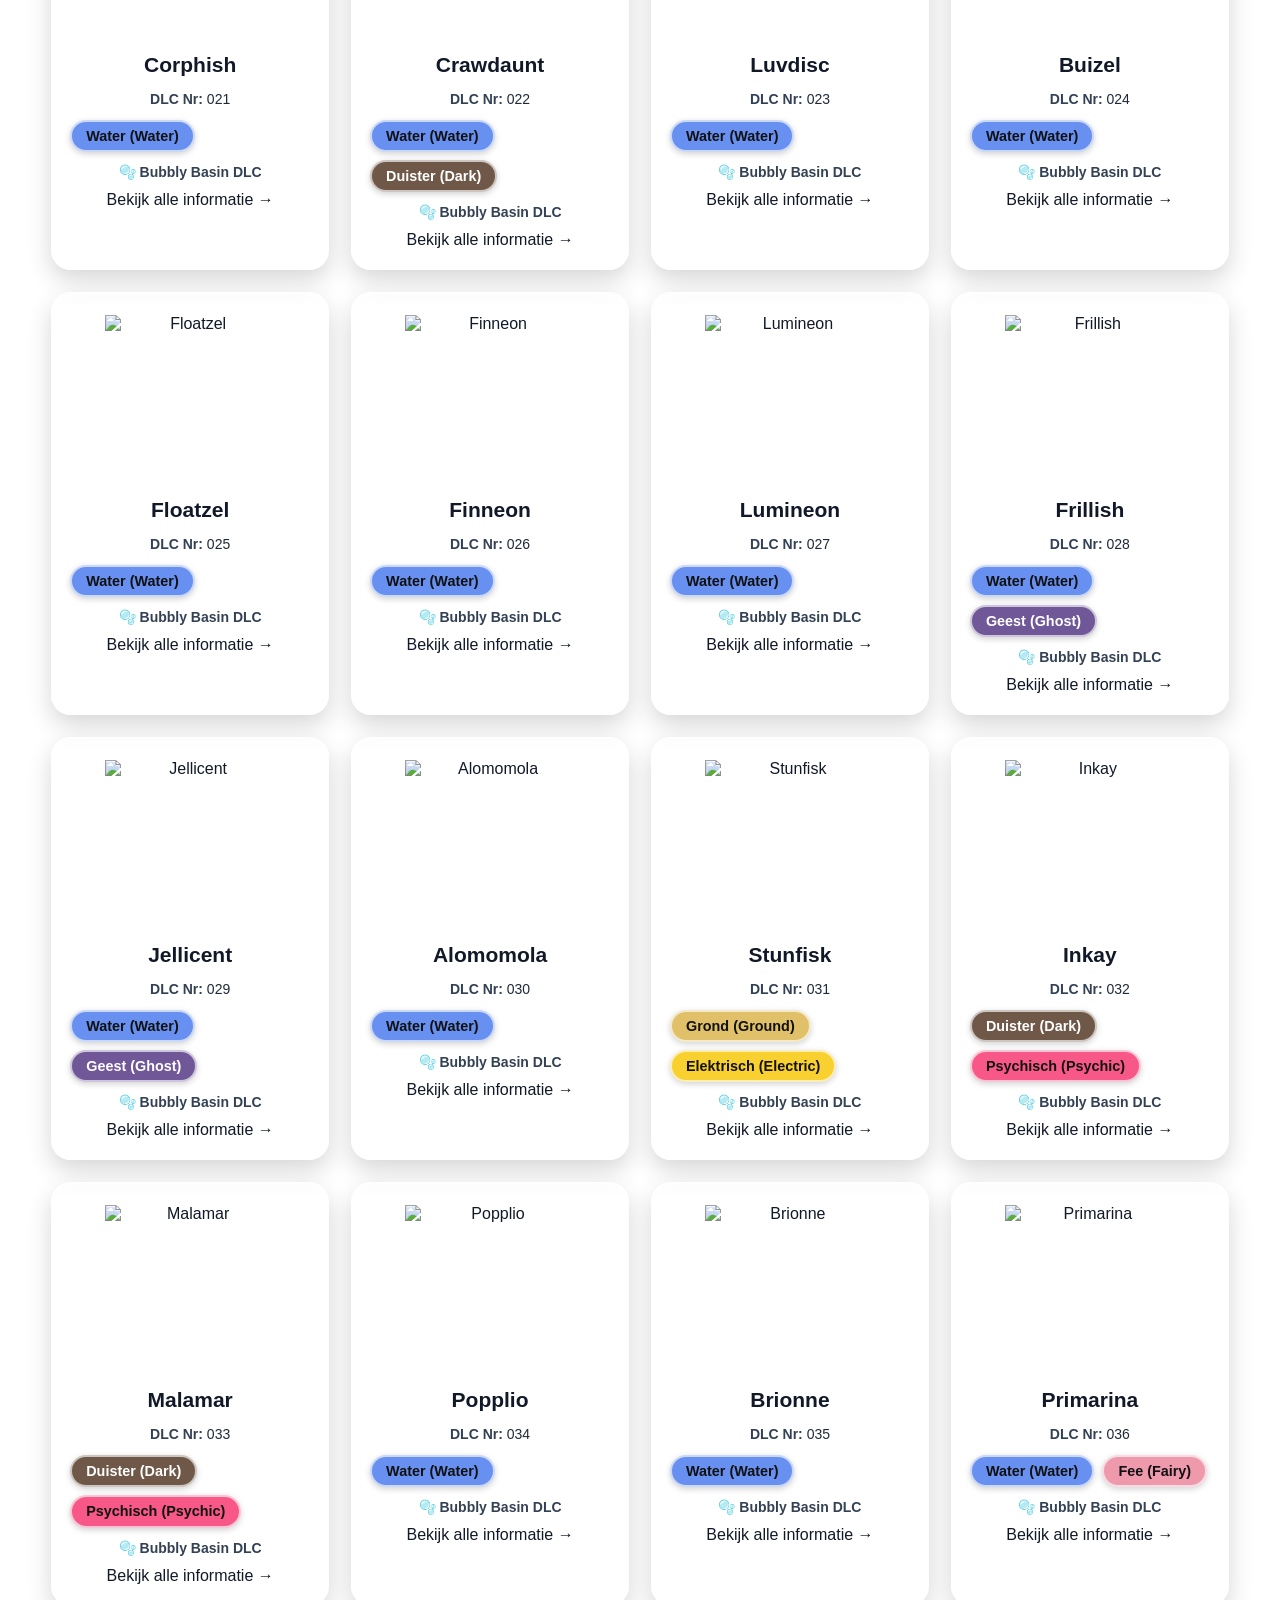
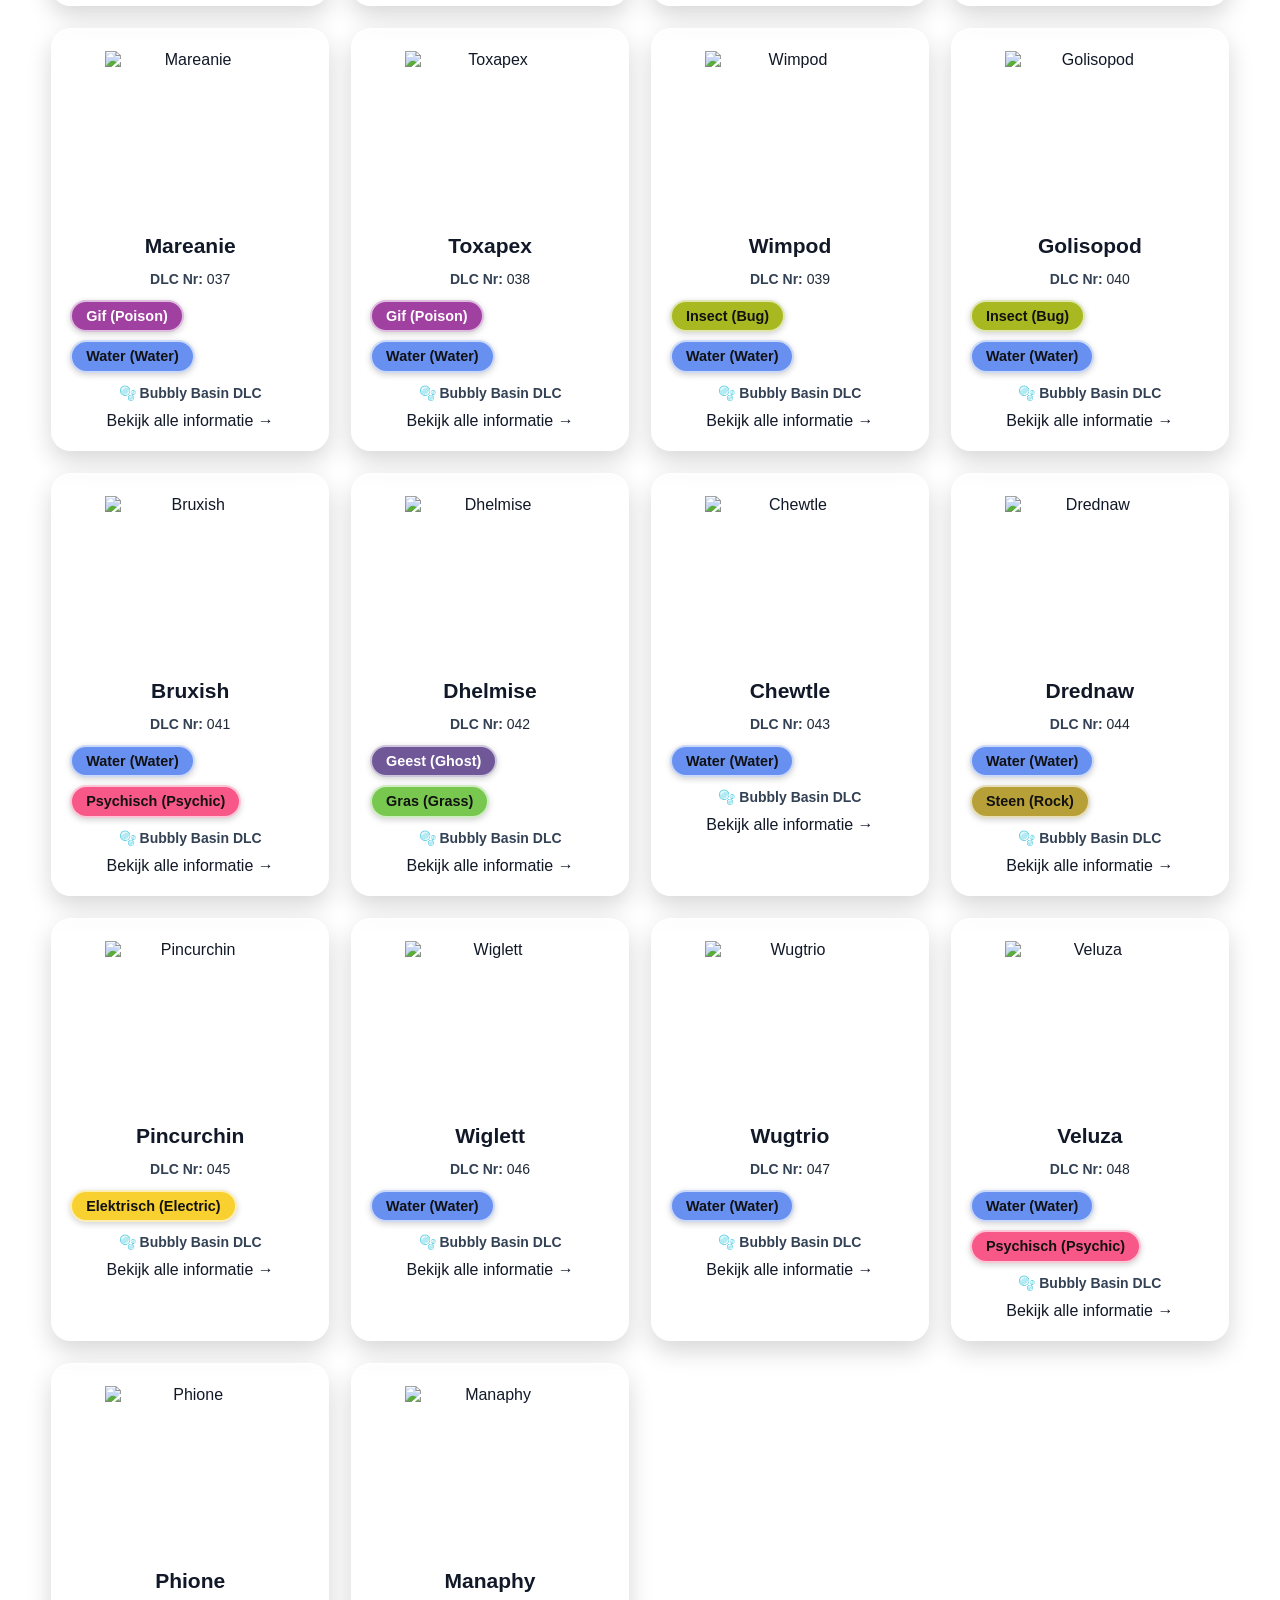
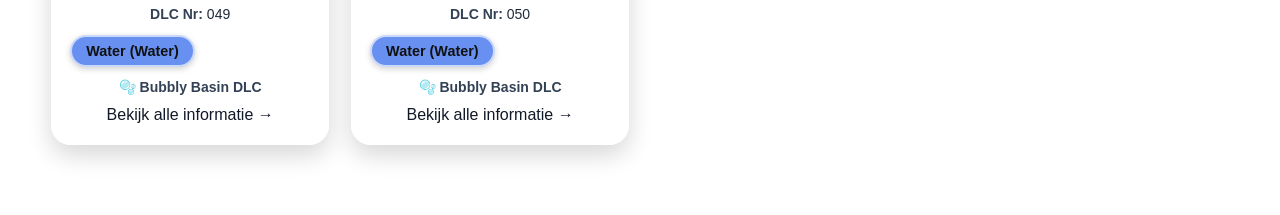
==== commit f9927a17: "Update bubbly-basin.html" ====
--- a/bubbly-basin.html
+++ b/bubbly-basin.html
@@ -148,12 +148,9 @@
     </main>
 
 
-    <script src="pokemon-kanto.js"></script>
-    <script src="pokemon-extra.js"></script>
-    <script src="pokemon-dlc.js"></script>
-    <script src="pokemon-data.js"></script>
-
-    <script src="bubbly-basin.js?v=1"></script>
+<script src="pokemon-dlc.js"></script>
+<script src="favorites.js?v=1"></script>
+<script src="bubbly-basin.js?v=3"></script>
 
 </body>
 
--- a/styles.css
+++ b/styles.css
@@ -4575,3 +4575,536 @@
     box-shadow:
         0 16px 30px rgba(0, 0, 0, 0.20) !important;
 }
+/* =========================================================
+   HABITATS PAGINA
+   ========================================================= */
+
+.habitats-page {
+    position: relative;
+}
+
+
+/* =========================================================
+   HOOFD-POKEDEX / BUBBLY BASIN KNOPPEN
+   ========================================================= */
+
+.habitat-tabs {
+    display: flex;
+    justify-content: center;
+    align-items: center;
+    gap: 14px;
+
+    width: min(900px, 100%);
+    margin: 24px auto 20px;
+}
+
+.habitat-tab {
+    flex: 1;
+
+    padding: 16px 22px;
+
+    border: 1px solid rgba(255, 255, 255, 0.55);
+    border-radius: 16px;
+
+    background: rgba(255, 255, 255, 0.30);
+
+    backdrop-filter: blur(5px);
+    -webkit-backdrop-filter: blur(5px);
+
+    color: #102957;
+
+    font-size: 16px;
+    font-weight: 800;
+
+    cursor: pointer;
+
+    box-shadow: 0 8px 20px rgba(0, 0, 0, 0.12);
+
+    transition:
+        transform 0.2s ease,
+        background 0.2s ease,
+        box-shadow 0.2s ease;
+}
+
+.habitat-tab:hover {
+    transform: translateY(-2px);
+
+    background: rgba(255, 255, 255, 0.42);
+
+    box-shadow: 0 12px 24px rgba(0, 0, 0, 0.16);
+}
+
+.habitat-tab.active {
+    background: rgba(255, 255, 255, 0.58);
+
+    border-color: rgba(255, 255, 255, 0.85);
+
+    box-shadow:
+        0 10px 25px rgba(0, 0, 0, 0.16),
+        inset 0 1px 0 rgba(255, 255, 255, 0.55);
+}
+
+
+/* =========================================================
+   TITEL BOVEN DE HABITATS
+   ========================================================= */
+
+.habitat-section-title {
+    width: min(900px, 100%);
+
+    margin: 24px auto 28px;
+    padding: 22px 26px;
+
+    box-sizing: border-box;
+
+    text-align: center;
+
+    background: rgba(255, 255, 255, 0.25);
+
+    border: 1px solid rgba(255, 255, 255, 0.55);
+    border-radius: 22px;
+
+    backdrop-filter: blur(5px);
+    -webkit-backdrop-filter: blur(5px);
+
+    box-shadow: 0 10px 25px rgba(0, 0, 0, 0.13);
+}
+
+#habitatSectionBadge {
+    display: inline-block;
+
+    margin-bottom: 8px;
+    padding: 7px 13px;
+
+    background: rgba(255, 255, 255, 0.55);
+
+    border-radius: 999px;
+
+    color: #253858;
+    font-weight: 800;
+}
+
+.habitat-section-title h2 {
+    margin: 4px 0 8px;
+
+    color: #102957;
+
+    font-size: clamp(24px, 3vw, 34px);
+}
+
+.habitat-section-title p {
+    margin: 0;
+
+    color: #34445f;
+
+    font-size: 16px;
+    font-weight: 600;
+}
+
+
+/* =========================================================
+   HABITAT GRID
+   ========================================================= */
+
+.habitat-grid {
+    display: grid;
+
+    grid-template-columns:
+        repeat(auto-fit, minmax(280px, 1fr));
+
+    gap: 22px;
+
+    width: 100%;
+
+    margin-top: 25px;
+}
+
+
+/* =========================================================
+   HABITAT KAARTJES
+   ========================================================= */
+
+.habitat-overview-card {
+    padding: 22px;
+
+    background: rgba(255, 255, 255, 0.25);
+
+    border: 1px solid rgba(255, 255, 255, 0.55);
+    border-radius: 22px;
+
+    backdrop-filter: blur(4px);
+    -webkit-backdrop-filter: blur(4px);
+
+    box-shadow:
+        0 10px 24px rgba(0, 0, 0, 0.15),
+        inset 0 1px 0 rgba(255, 255, 255, 0.35);
+
+    transition:
+        transform 0.2s ease,
+        background 0.2s ease,
+        box-shadow 0.2s ease;
+}
+
+.habitat-overview-card:hover {
+    transform: translateY(-4px);
+
+    background: rgba(255, 255, 255, 0.35);
+
+    box-shadow:
+        0 16px 30px rgba(0, 0, 0, 0.19);
+}
+
+
+/* =========================================================
+   BOVENKANT VAN HABITAT KAART
+   ========================================================= */
+
+.habitat-card-heading {
+    display: flex;
+    align-items: center;
+
+    gap: 13px;
+
+    margin-bottom: 17px;
+}
+
+.habitat-card-icon {
+    display: flex;
+    align-items: center;
+    justify-content: center;
+
+    width: 48px;
+    height: 48px;
+
+    flex-shrink: 0;
+
+    background: rgba(255, 255, 255, 0.55);
+
+    border: 1px solid rgba(255, 255, 255, 0.7);
+    border-radius: 50%;
+
+    font-size: 23px;
+
+    box-shadow: 0 5px 12px rgba(0, 0, 0, 0.10);
+}
+
+.habitat-card-heading h3 {
+    margin: 0 0 3px;
+
+    color: #102957;
+
+    font-size: 20px;
+    line-height: 1.2;
+}
+
+.habitat-card-heading small {
+    color: #45556f;
+
+    font-size: 13px;
+    font-weight: 700;
+}
+
+
+/* =========================================================
+   POKEMON BINNEN EEN HABITAT
+   ========================================================= */
+
+.habitat-pokemon-list {
+    display: flex;
+    flex-direction: column;
+
+    gap: 8px;
+}
+
+.habitat-pokemon-link {
+    display: flex;
+    align-items: center;
+
+    gap: 10px;
+
+    padding: 9px 11px;
+
+    background: rgba(255, 255, 255, 0.42);
+
+    border: 1px solid rgba(255, 255, 255, 0.48);
+    border-radius: 11px;
+
+    color: #17233b;
+
+    font-size: 14px;
+    font-weight: 700;
+
+    text-decoration: none;
+
+    transition:
+        transform 0.15s ease,
+        background 0.15s ease;
+}
+
+.habitat-pokemon-link:hover {
+    transform: translateX(3px);
+
+    background: rgba(255, 255, 255, 0.68);
+}
+
+.habitat-pokemon-number {
+    min-width: 36px;
+
+    color: #52637d;
+
+    font-size: 12px;
+    font-weight: 800;
+}
+
+
+/* =========================================================
+   MOBIEL
+   ========================================================= */
+
+@media (max-width: 700px) {
+
+    .habitat-tabs {
+        flex-direction: column;
+    }
+
+    .habitat-tab {
+        width: 100%;
+    }
+
+    .habitat-grid {
+        grid-template-columns: 1fr;
+    }
+
+    .habitat-overview-card {
+        padding: 18px;
+    }
+
+}
+/* Ruimte tussen benodigdheden en Pokémon */
+.habitat-pokemon-section {
+    margin-top: 35px;
+}
+/* =========================================================
+   TIPS PAGINA
+   Alleen voor tips.html
+   ========================================================= */
+
+.tips-page {
+    width: min(1200px, 94%);
+    margin: 0 auto;
+    padding: 35px 0 60px;
+}
+
+
+/* Intro bovenaan */
+
+.tips-intro {
+    max-width: 900px;
+    margin: 0 auto 35px;
+    padding: 28px;
+    border-radius: 24px;
+
+    background: rgba(255, 255, 255, 0.25);
+    backdrop-filter: blur(8px);
+    -webkit-backdrop-filter: blur(8px);
+
+    box-shadow:
+        0 10px 30px rgba(0, 0, 0, 0.18);
+}
+
+
+.tips-intro h1 {
+    margin: 8px 0 12px;
+    font-size: clamp(2rem, 5vw, 3.2rem);
+}
+
+
+.tips-intro p {
+    line-height: 1.7;
+}
+
+
+.tips-intro .section-kicker {
+    font-weight: 800;
+    margin-bottom: 4px;
+}
+
+
+/* =========================================================
+   CATEGORIEËN
+   ========================================================= */
+
+.tips-grid {
+    display: grid;
+
+    grid-template-columns:
+        repeat(auto-fit, minmax(320px, 1fr));
+
+    gap: 26px;
+}
+
+
+/* Grote categoriekaart */
+
+.tip-category-card {
+    padding: 25px;
+    border-radius: 24px;
+
+    background: rgba(255, 255, 255, 0.25);
+
+    backdrop-filter: blur(8px);
+    -webkit-backdrop-filter: blur(8px);
+
+    box-shadow:
+        0 10px 30px rgba(0, 0, 0, 0.18);
+
+    transition:
+        transform 0.2s ease,
+        box-shadow 0.2s ease;
+}
+
+
+.tip-category-card:hover {
+    transform: translateY(-4px);
+
+    box-shadow:
+        0 14px 35px rgba(0, 0, 0, 0.24);
+}
+
+
+/* Icoon bovenaan */
+
+.tip-category-icon {
+    font-size: 2.4rem;
+    margin-bottom: 10px;
+}
+
+
+/* Titel categorie */
+
+.tip-category-card > h2 {
+    margin: 0 0 20px;
+
+    font-size: 1.55rem;
+    line-height: 1.25;
+}
+
+
+.tip-category-card > h2 span {
+    display: block;
+
+    margin-top: 4px;
+
+    font-size: 0.85rem;
+    font-weight: 600;
+
+    opacity: 0.75;
+}
+
+
+/* =========================================================
+   LOSSE TIPS
+   ========================================================= */
+
+.tip-list {
+    display: flex;
+    flex-direction: column;
+    gap: 14px;
+}
+
+
+.tip-item {
+    padding: 17px;
+
+    border-radius: 17px;
+
+    background: rgba(255, 255, 255, 0.42);
+
+    border:
+        1px solid rgba(255, 255, 255, 0.35);
+}
+
+
+.tip-item h3 {
+    margin: 0 0 8px;
+
+    font-size: 1.05rem;
+    line-height: 1.4;
+}
+
+
+.tip-item p {
+    margin: 0;
+
+    line-height: 1.6;
+    font-size: 0.95rem;
+}
+
+
+/* =========================================================
+   TERUGKNOP
+   ========================================================= */
+
+.tips-page .back-button {
+    display: inline-block;
+
+    margin-bottom: 15px;
+
+    padding: 9px 14px;
+
+    border-radius: 12px;
+
+    text-decoration: none;
+    font-weight: 700;
+
+    background: rgba(255, 255, 255, 0.45);
+
+    transition:
+        transform 0.2s ease,
+        background 0.2s ease;
+}
+
+
+.tips-page .back-button:hover {
+    transform: translateX(-3px);
+
+    background: rgba(255, 255, 255, 0.65);
+}
+
+
+/* =========================================================
+   MOBIEL
+   ========================================================= */
+
+@media (max-width: 700px) {
+
+    .tips-page {
+        width: 92%;
+        padding-top: 22px;
+    }
+
+
+    .tips-grid {
+        grid-template-columns: 1fr;
+        gap: 18px;
+    }
+
+
+    .tips-intro {
+        padding: 20px;
+        border-radius: 19px;
+    }
+
+
+    .tip-category-card {
+        padding: 19px;
+        border-radius: 19px;
+    }
+
+
+    .tip-item {
+        padding: 15px;
+    }
+
+}
+
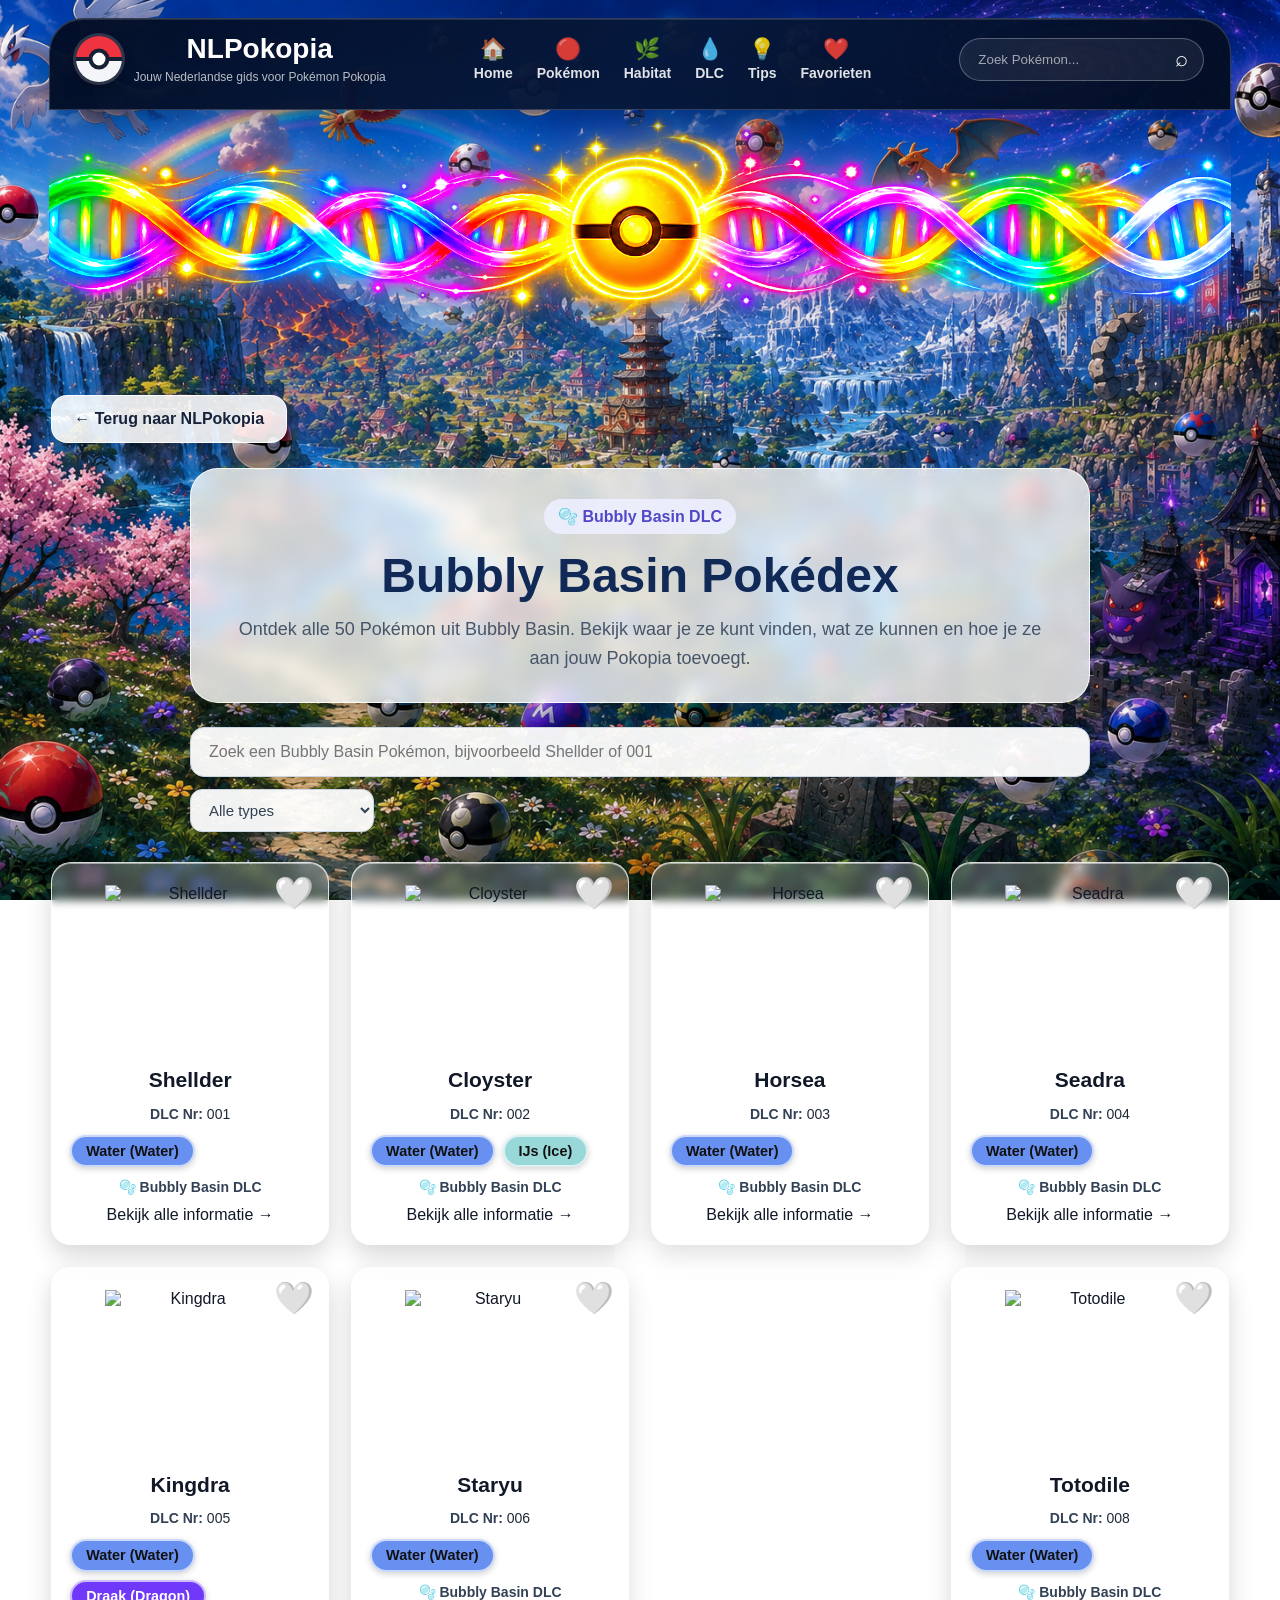
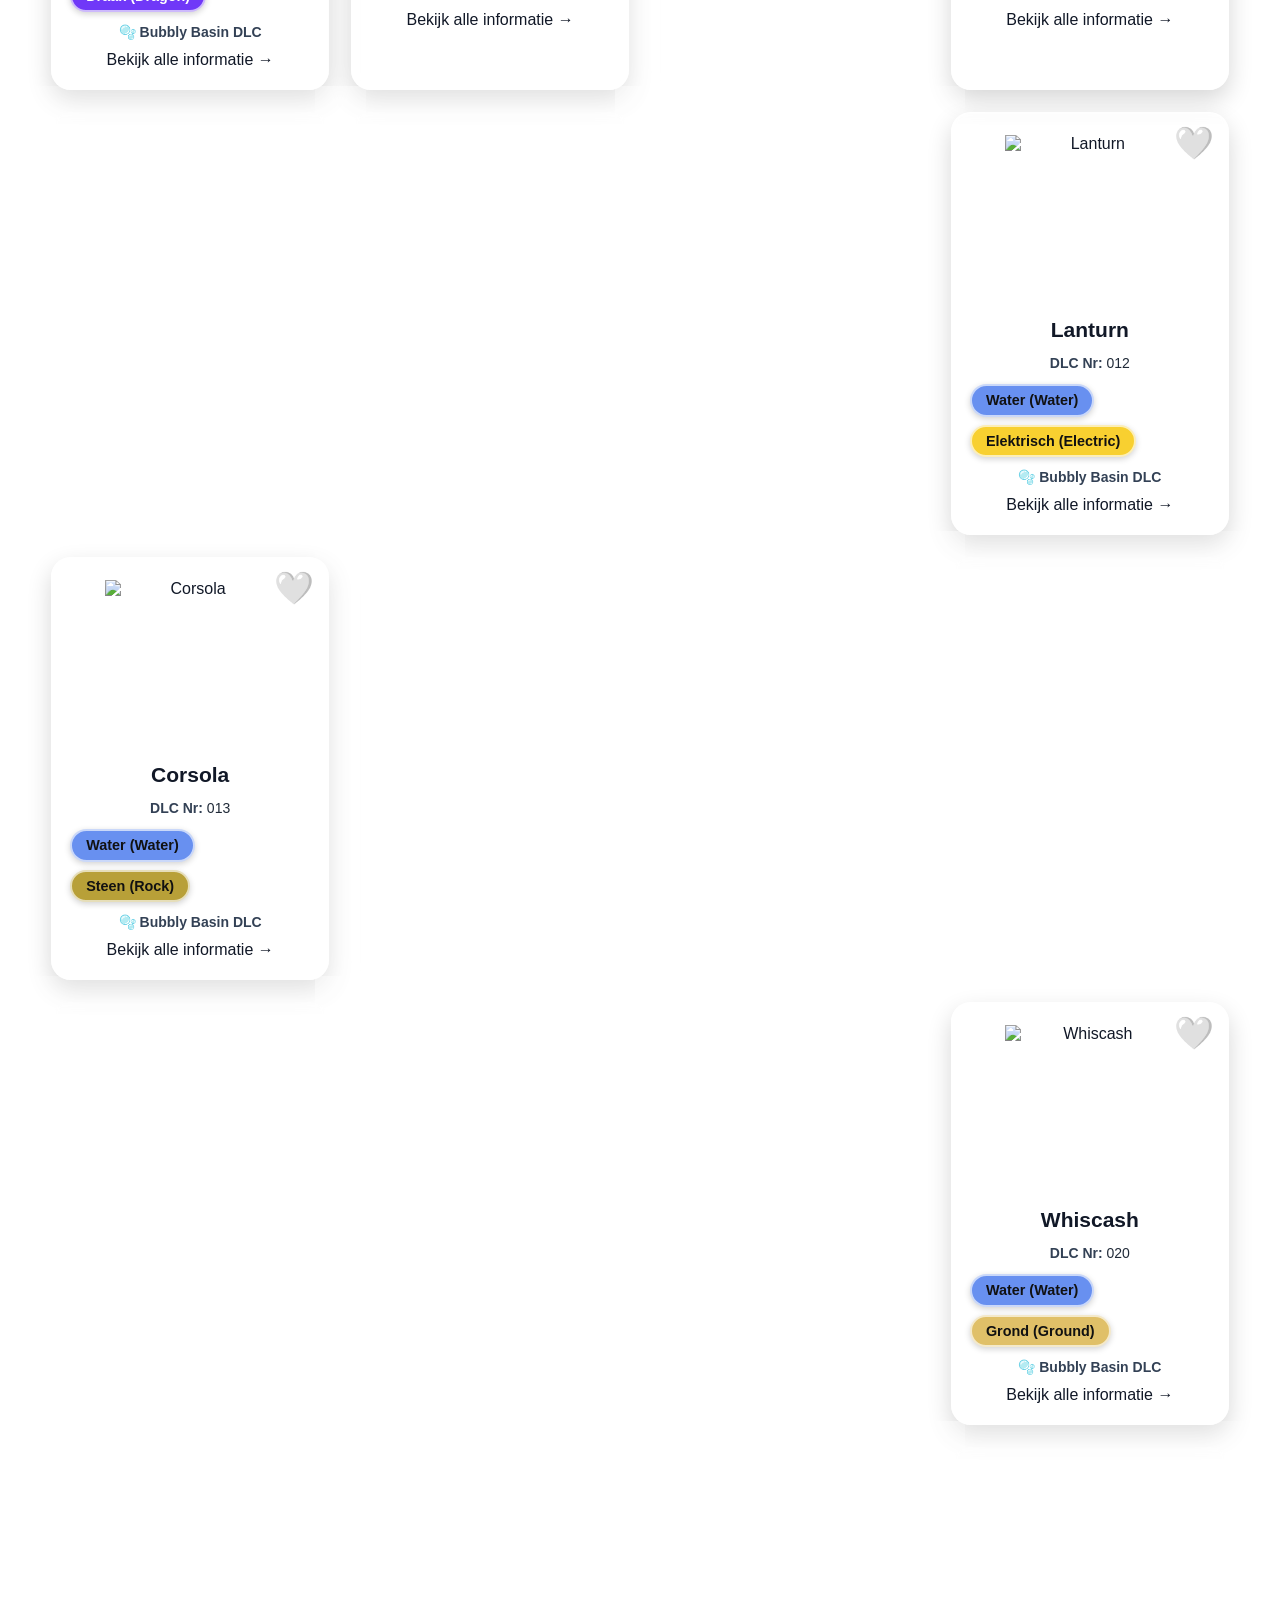
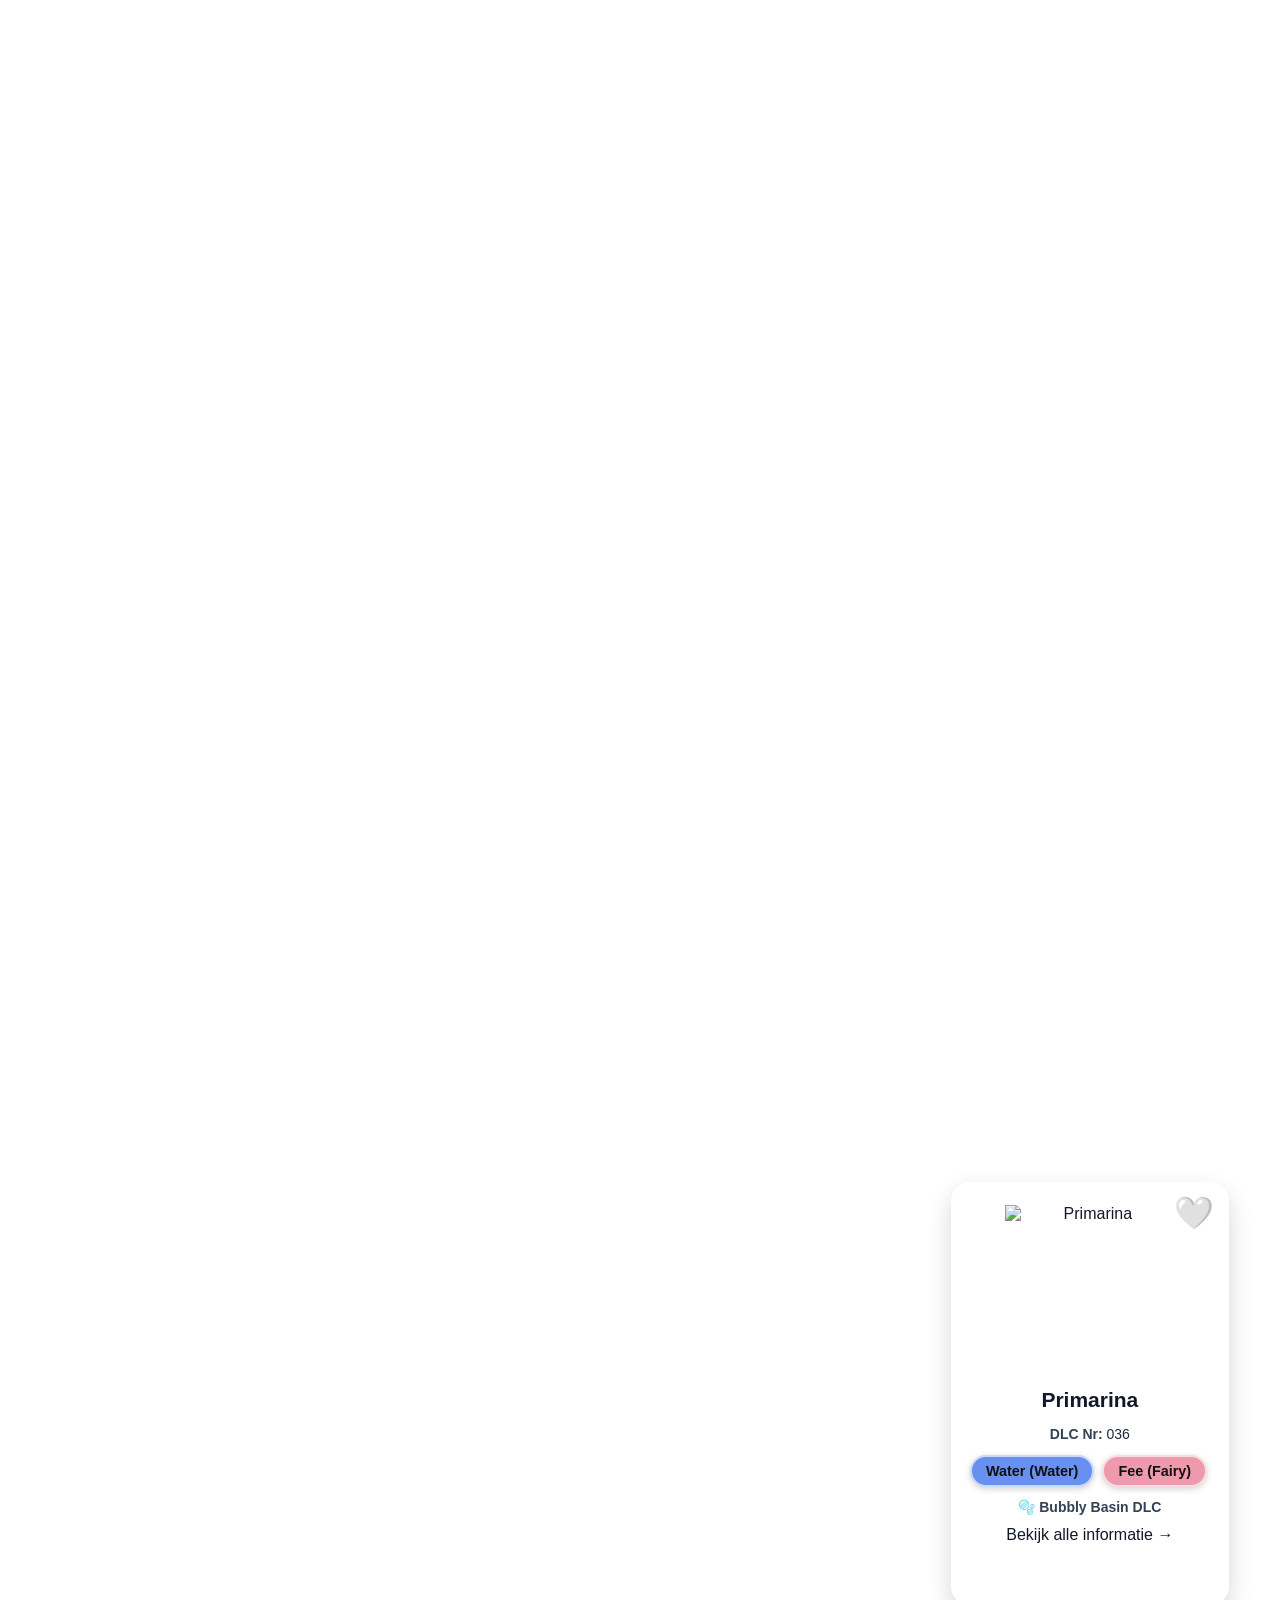
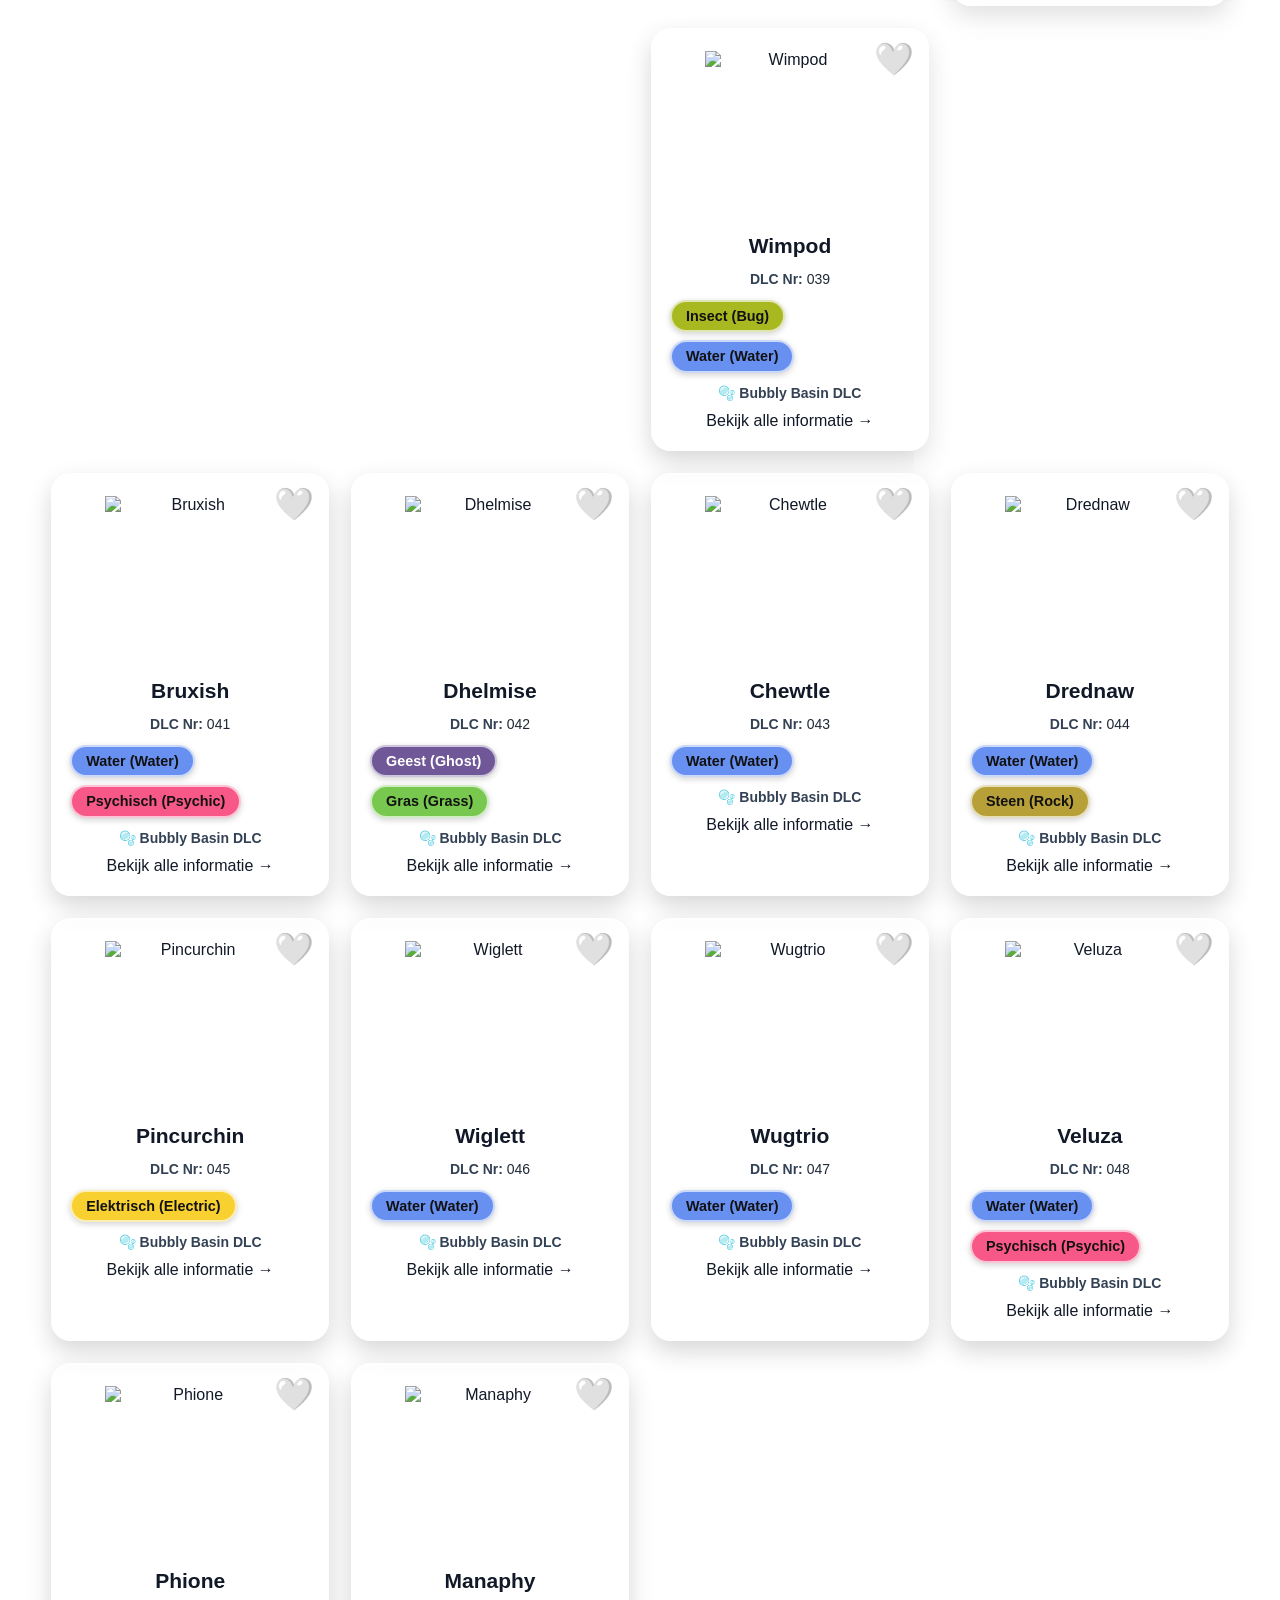
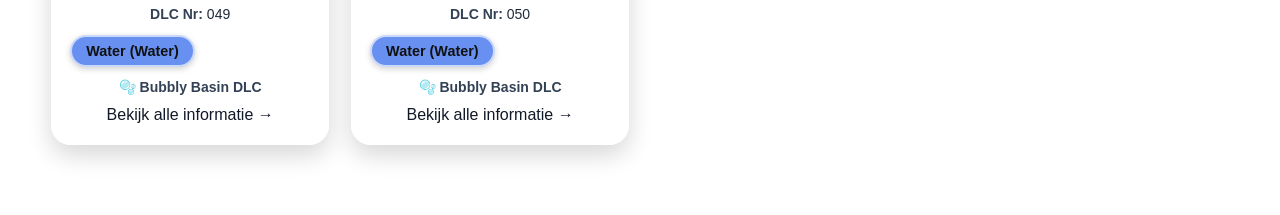
==== commit e46b5a62: "Update bubbly-basin.html" ====
--- a/bubbly-basin.html
+++ b/bubbly-basin.html
@@ -56,7 +56,7 @@
                     Tips
                 </a>
 
-                <a href="index.html#favorieten">
+                <a href="favorieten.html">
                     <span>❤️</span>
                     Favorieten
                 </a>
--- a/styles.css
+++ b/styles.css
@@ -5107,4 +5107,75 @@
     }
 
 }
-
+/* =========================================================
+   FAVORIETEN KNOP OP POKEMON KAARTEN
+   ========================================================= */
+
+.pokemon-card {
+    position: relative;
+}
+
+
+.favorite-button {
+    position: absolute;
+    top: 14px;
+    right: 14px;
+
+    width: auto;
+    height: auto;
+
+    padding: 0;
+
+    border: none;
+    border-radius: 0;
+
+    background: transparent;
+
+    font-size: 2rem;
+    line-height: 1;
+
+    cursor: pointer;
+
+    z-index: 5;
+
+    box-shadow: none;
+
+    transition:
+        transform 0.18s ease;
+}
+}
+
+.favorite-button:hover {
+    transform: scale(1.18);
+}
+}
+
+
+.favorite-button:active {
+    transform: scale(0.95);
+}
+
+
+.favorite-button.is-favorite {
+    background: transparent;
+    border: none;
+    box-shadow: none;
+}     0 5px 16px rgba(210, 30, 70, 0.35);
+}
+
+
+/* Mobiel */
+
+@media (max-width: 700px) {
+
+    .favorite-button {
+        top: 10px;
+        right: 10px;
+
+        width: 42px;
+        height: 42px;
+
+        font-size: 1.4rem;
+    }
+
+}
